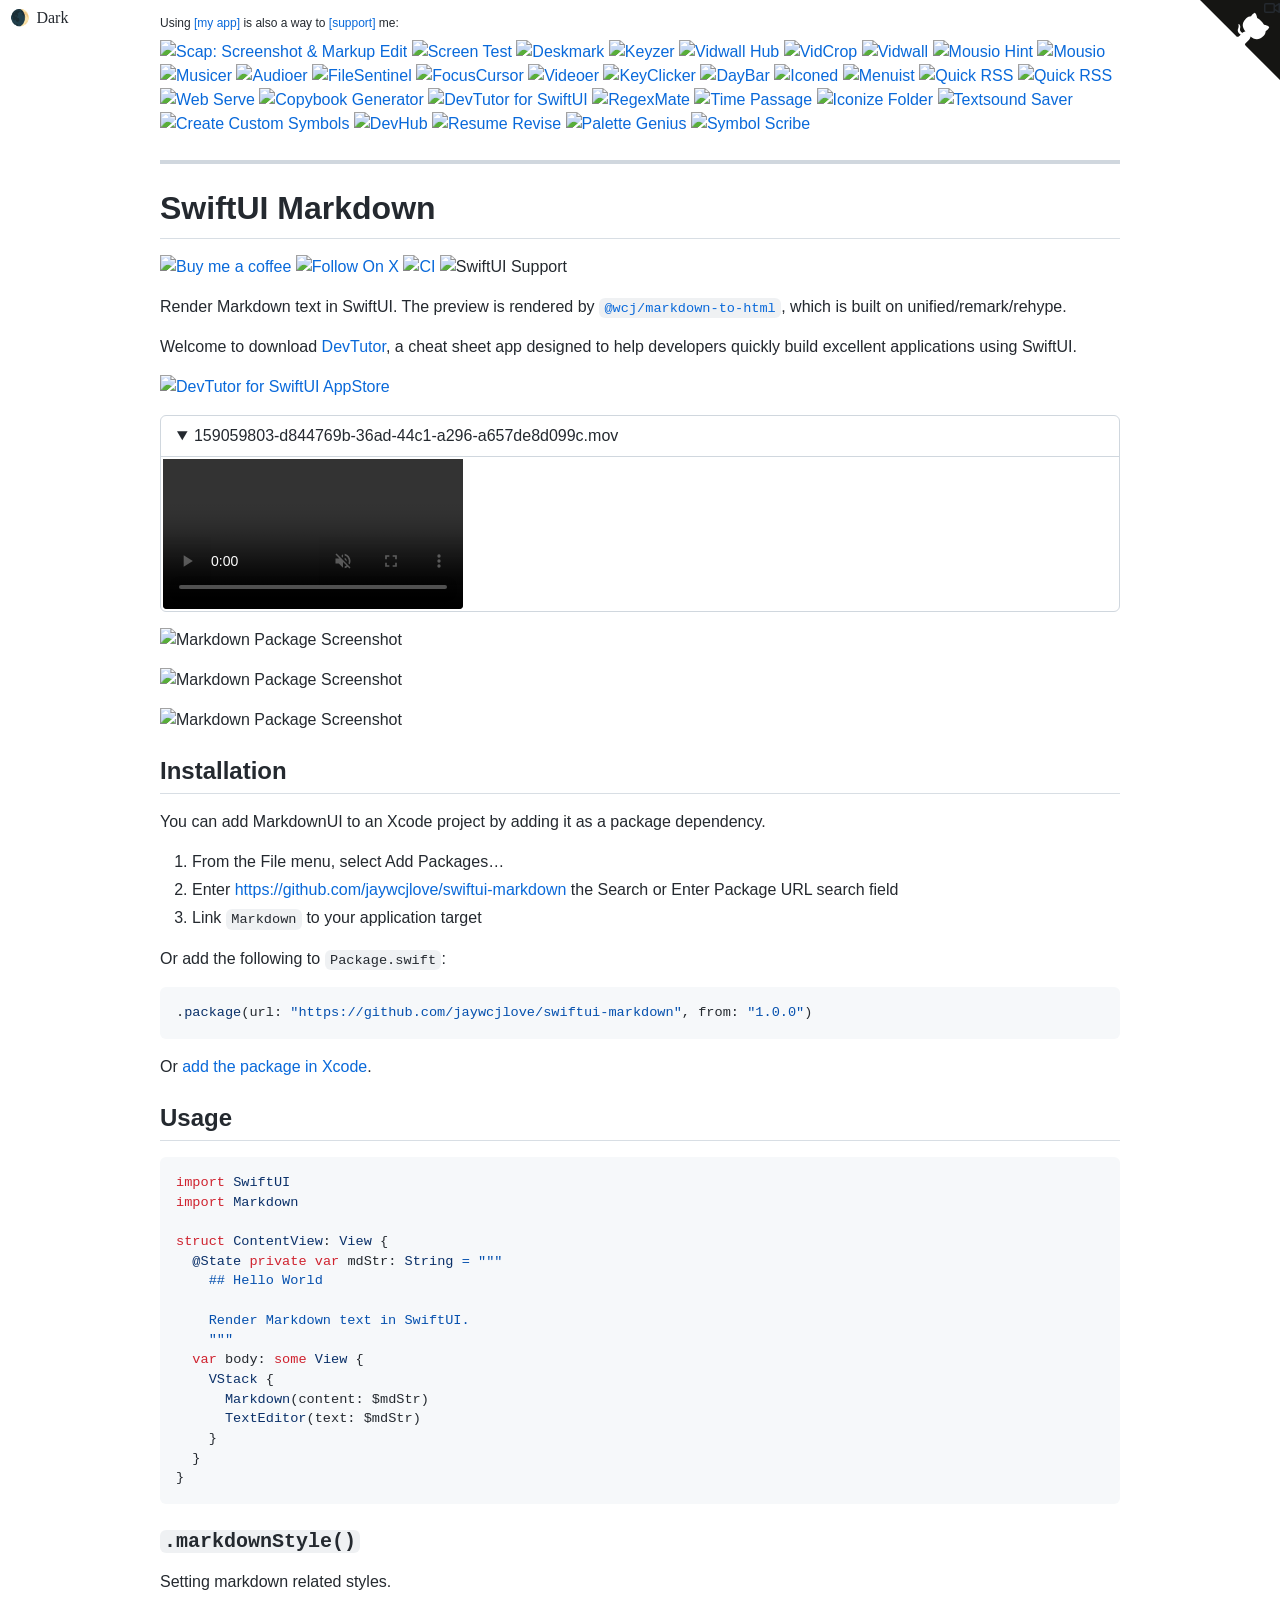
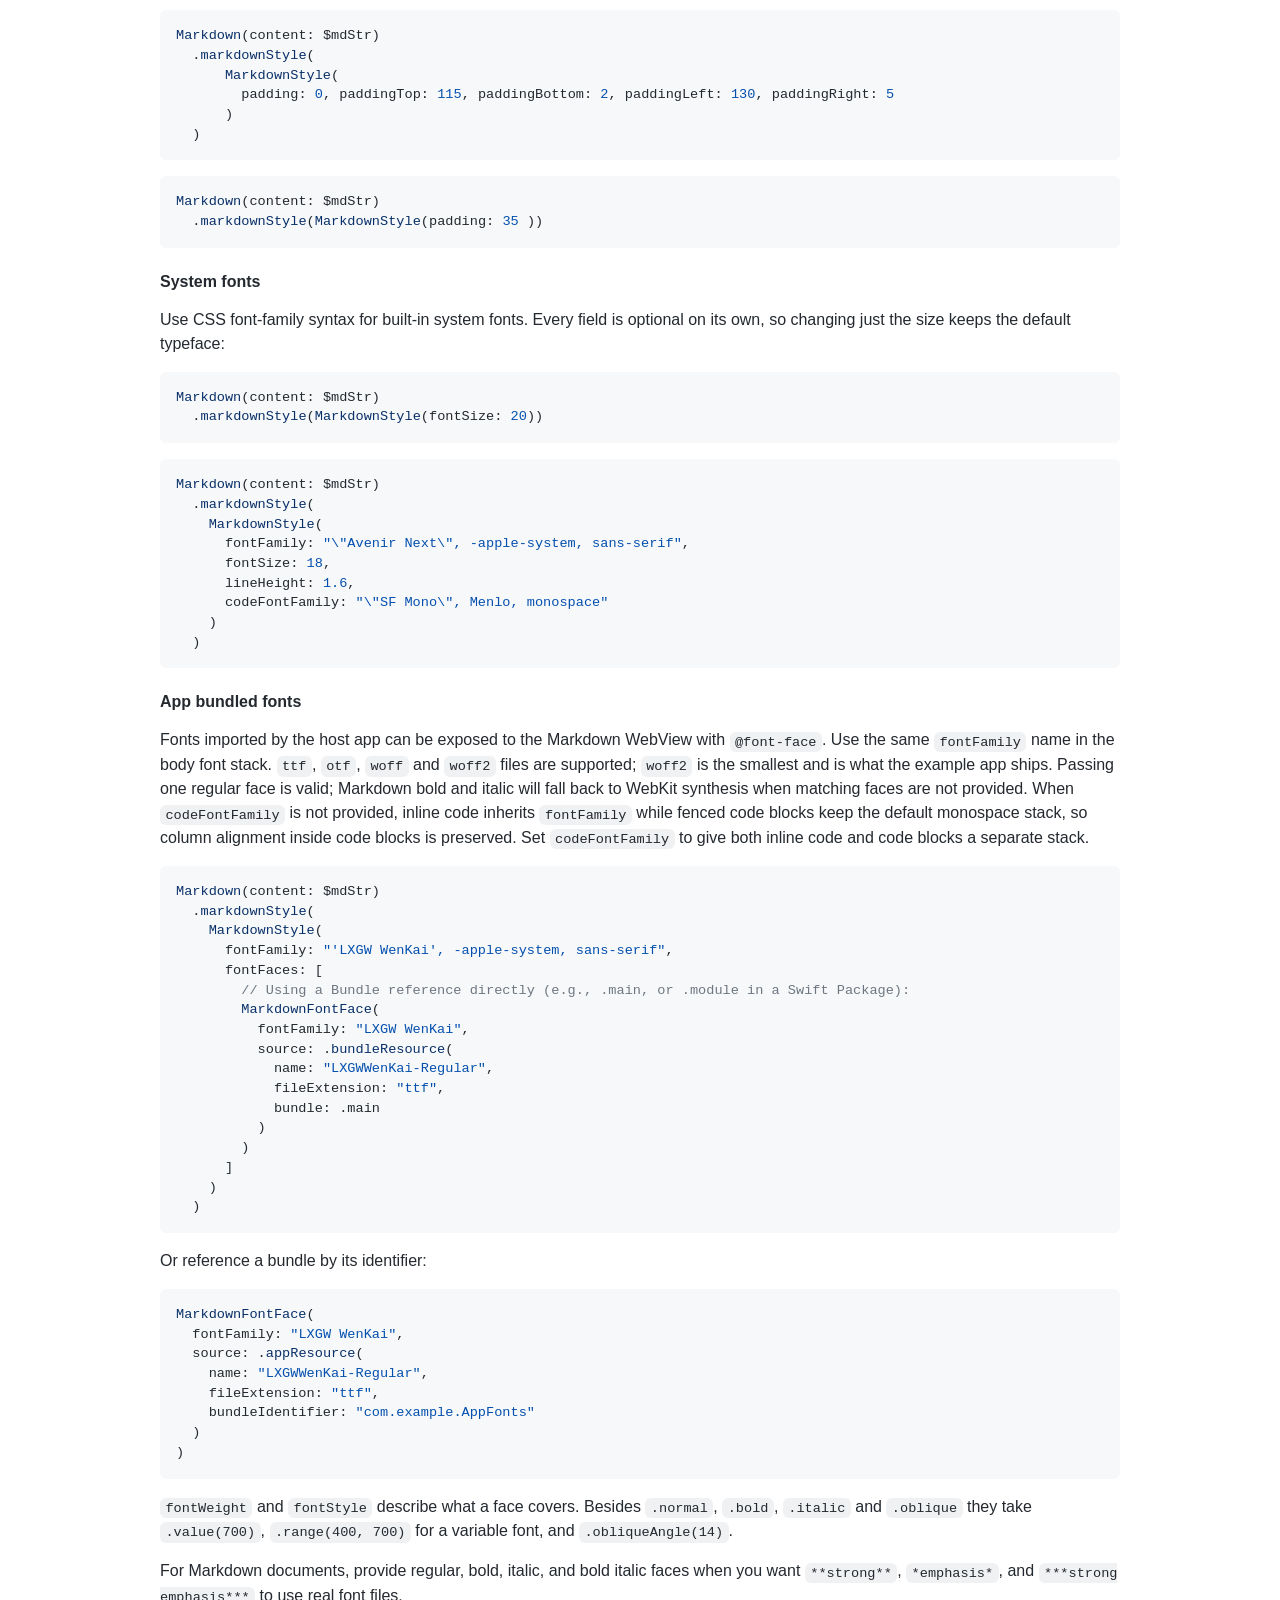
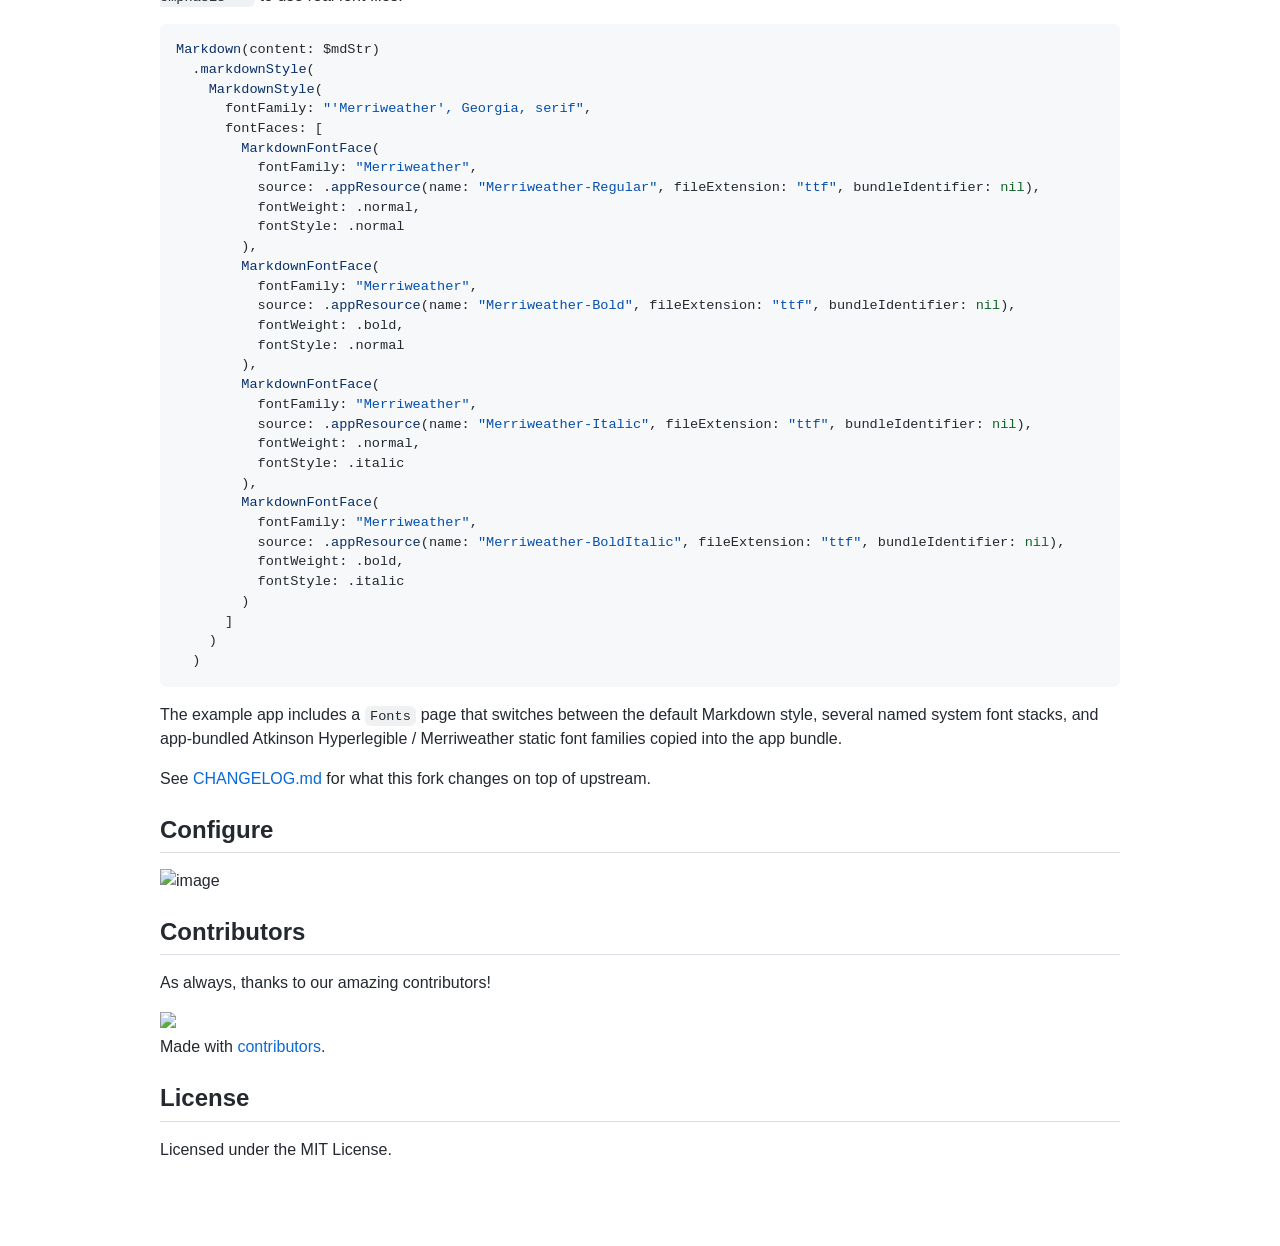
==== index.html @ 2409059f "v2.0.0 d819e41c420b743367226ee828b75c2f3c58a9cb" ====
<!doctype html>
<html lang="en">
  <head>
    <meta charset="utf-8">
    <meta content="width=device-width, initial-scale=1" name="viewport">
    <link rel="icon" href="https://forums.developer.apple.com/forums/build-02092022-2/public/assets/favicon.ico" type="image/x-icon">
    <style>
[data-color-mode*='light'], [data-color-mode*='light'] body, .markdown-style[theme*='light'] { --color-prettylights-syntax-comment: #6e7781; --color-prettylights-syntax-constant: #0550ae; --color-prettylights-syntax-entity: #8250df; --color-prettylights-syntax-storage-modifier-import: #24292f; --color-prettylights-syntax-entity-tag: #116329; --color-prettylights-syntax-keyword: #cf222e; --color-prettylights-syntax-string: #0a3069; --color-prettylights-syntax-variable: #953800; --color-prettylights-syntax-brackethighlighter-unmatched: #82071e; --color-prettylights-syntax-invalid-illegal-text: #f6f8fa; --color-prettylights-syntax-invalid-illegal-bg: #82071e; --color-prettylights-syntax-carriage-return-text: #f6f8fa; --color-prettylights-syntax-carriage-return-bg: #cf222e; --color-prettylights-syntax-string-regexp: #116329; --color-prettylights-syntax-markup-list: #3b2300; --color-prettylights-syntax-markup-heading: #0550ae; --color-prettylights-syntax-markup-italic: #24292f; --color-prettylights-syntax-markup-bold: #24292f; --color-prettylights-syntax-markup-deleted-text: #82071e; --color-prettylights-syntax-markup-deleted-bg: #FFEBE9; --color-prettylights-syntax-markup-inserted-text: #116329; --color-prettylights-syntax-markup-inserted-bg: #dafbe1; --color-prettylights-syntax-markup-changed-text: #953800; --color-prettylights-syntax-markup-changed-bg: #ffd8b5; --color-prettylights-syntax-markup-ignored-text: #eaeef2; --color-prettylights-syntax-markup-ignored-bg: #0550ae; --color-prettylights-syntax-meta-diff-range: #8250df; --color-prettylights-syntax-brackethighlighter-angle: #57606a; --color-prettylights-syntax-sublimelinter-gutter-mark: #8c959f; --color-prettylights-syntax-constant-other-reference-link: #0a3069; --color-fg-default: #24292f; --color-fg-muted: #57606a; --color-fg-subtle: #6e7781; --color-canvas-default: #ffffff; --color-canvas-subtle: #f6f8fa; --color-border-default: #d0d7de; --color-border-muted: hsla(210,18%,87%,1); --color-neutral-muted: rgba(175,184,193,0.2); --color-accent-fg: #0969da; --color-accent-emphasis: #0969da; --color-attention-subtle: #fff8c5; --color-danger-fg: #cf222e; }
[data-color-mode*='dark'], [data-color-mode*='dark'] body, .markdown-style[theme*='dark'] { --color-prettylights-syntax-comment: #8b949e; --color-prettylights-syntax-constant: #79c0ff; --color-prettylights-syntax-entity: #d2a8ff; --color-prettylights-syntax-storage-modifier-import: #c9d1d9; --color-prettylights-syntax-entity-tag: #7ee787; --color-prettylights-syntax-keyword: #ff7b72; --color-prettylights-syntax-string: #a5d6ff; --color-prettylights-syntax-variable: #ffa657; --color-prettylights-syntax-brackethighlighter-unmatched: #f85149; --color-prettylights-syntax-invalid-illegal-text: #f0f6fc; --color-prettylights-syntax-invalid-illegal-bg: #8e1519; --color-prettylights-syntax-carriage-return-text: #f0f6fc; --color-prettylights-syntax-carriage-return-bg: #b62324; --color-prettylights-syntax-string-regexp: #7ee787; --color-prettylights-syntax-markup-list: #f2cc60; --color-prettylights-syntax-markup-heading: #1f6feb; --color-prettylights-syntax-markup-italic: #c9d1d9; --color-prettylights-syntax-markup-bold: #c9d1d9; --color-prettylights-syntax-markup-deleted-text: #ffdcd7; --color-prettylights-syntax-markup-deleted-bg: #67060c; --color-prettylights-syntax-markup-inserted-text: #aff5b4; --color-prettylights-syntax-markup-inserted-bg: #033a16; --color-prettylights-syntax-markup-changed-text: #ffdfb6; --color-prettylights-syntax-markup-changed-bg: #5a1e02; --color-prettylights-syntax-markup-ignored-text: #c9d1d9; --color-prettylights-syntax-markup-ignored-bg: #1158c7; --color-prettylights-syntax-meta-diff-range: #d2a8ff; --color-prettylights-syntax-brackethighlighter-angle: #8b949e; --color-prettylights-syntax-sublimelinter-gutter-mark: #484f58; --color-prettylights-syntax-constant-other-reference-link: #a5d6ff; --color-fg-default: #c9d1d9; --color-fg-muted: #8b949e; --color-fg-subtle: #484f58; --color-canvas-default: #0d1117; --color-canvas-subtle: #161b22; --color-border-default: #30363d; --color-border-muted: #21262d; --color-neutral-muted: rgba(110,118,129,0.4); --color-accent-fg: #58a6ff; --color-accent-emphasis: #1f6feb; --color-attention-subtle: rgba(187,128,9,0.15); --color-danger-fg: #f85149; }
.markdown-style { display: block; -webkit-text-size-adjust: 100%; font-family: -apple-system,BlinkMacSystemFont,"Segoe UI",Helvetica,Arial,sans-serif,"Apple Color Emoji","Segoe UI Emoji"; font-size: 16px; line-height: 1.5; word-wrap: break-word; color: var(--color-fg-default); background-color: var(--color-canvas-default); } .markdown-style details, .markdown-style figcaption, .markdown-style figure { display: block; } .markdown-style summary { display: list-item; } .markdown-style [hidden] { display: none !important; } .markdown-style a { background-color: transparent; color: var(--color-accent-fg); text-decoration: none; } .markdown-style a:active, .markdown-style a:hover { outline-width: 0; } .markdown-style abbr[title] { border-bottom: none; text-decoration: underline dotted; } .markdown-style b, .markdown-style strong { font-weight: 600; } .markdown-style dfn { font-style: italic; } .markdown-style h1 { margin: .67em 0; font-weight: 600; padding-bottom: .3em; font-size: 2em; border-bottom: 1px solid var(--color-border-muted); } .markdown-style mark { background-color: var(--color-attention-subtle); color: var(--color-text-primary); } .markdown-style small { font-size: 90%; } .markdown-style sub, .markdown-style sup { font-size: 75%; line-height: 0; position: relative; vertical-align: baseline; } .markdown-style sub { bottom: -0.25em; } .markdown-style sup { top: -0.5em; } .markdown-style img { border-style: none; max-width: 100%; box-sizing: content-box; background-color: var(--color-canvas-default); } .markdown-style code, .markdown-style kbd, .markdown-style pre, .markdown-style samp { font-family: monospace,monospace; font-size: 1em; } .markdown-style figure { margin: 1em 40px; } .markdown-style hr { box-sizing: content-box; overflow: hidden; background: transparent; border-bottom: 1px solid var(--color-border-muted); height: .25em; padding: 0; margin: 24px 0; background-color: var(--color-border-default); border: 0; } .markdown-style input { font: inherit; margin: 0; overflow: visible; font-family: inherit; font-size: inherit; line-height: inherit; } .markdown-style [type=button], .markdown-style [type=reset], .markdown-style [type=submit] { -webkit-appearance: button; } .markdown-style [type=button]::-moz-focus-inner, .markdown-style [type=reset]::-moz-focus-inner, .markdown-style [type=submit]::-moz-focus-inner { border-style: none; padding: 0; } .markdown-style [type=button]:-moz-focusring, .markdown-style [type=reset]:-moz-focusring, .markdown-style [type=submit]:-moz-focusring { outline: 1px dotted ButtonText; } .markdown-style [type=checkbox], .markdown-style [type=radio] { box-sizing: border-box; padding: 0; } .markdown-style [type=number]::-webkit-inner-spin-button, .markdown-style [type=number]::-webkit-outer-spin-button { height: auto; } .markdown-style [type=search] { -webkit-appearance: textfield; outline-offset: -2px; } .markdown-style [type=search]::-webkit-search-cancel-button, .markdown-style [type=search]::-webkit-search-decoration { -webkit-appearance: none; } .markdown-style ::-webkit-input-placeholder { color: inherit; opacity: .54; } .markdown-style ::-webkit-file-upload-button { -webkit-appearance: button; font: inherit; } .markdown-style a:hover { text-decoration: underline; } .markdown-style hr::before { display: table; content: ""; } .markdown-style hr::after { display: table; clear: both; content: ""; } .markdown-style table { border-spacing: 0; border-collapse: collapse; display: block; width: max-content; max-width: 100%; overflow: auto; } .markdown-style td, .markdown-style th { padding: 0; } .markdown-style details summary { cursor: pointer; } .markdown-style details:not([open])>*:not(summary) { display: none !important; } .markdown-style kbd { display: inline-block; padding: 3px 5px; font: 11px ui-monospace,SFMono-Regular,SF Mono,Menlo,Consolas,Liberation Mono,monospace,Helvetica,Arial,sans-serif; line-height: 10px; color: var(--color-fg-default); vertical-align: middle; background-color: var(--color-canvas-subtle); border: solid 1px var(--color-neutral-muted); border-bottom-color: var(--color-neutral-muted); border-radius: 6px; box-shadow: inset 0 -1px 0 var(--color-neutral-muted); } .markdown-style h1, .markdown-style h2, .markdown-style h3, .markdown-style h4, .markdown-style h5, .markdown-style h6 { margin-top: 24px; margin-bottom: 16px; font-weight: 600; line-height: 1.25; } .markdown-style h2 { font-weight: 600; padding-bottom: .3em; font-size: 1.5em; border-bottom: 1px solid var(--color-border-muted); } .markdown-style h3 { font-weight: 600; font-size: 1.25em; } .markdown-style h4 { font-weight: 600; font-size: 1em; } .markdown-style h5 { font-weight: 600; font-size: .875em; } .markdown-style h6 { font-weight: 600; font-size: .85em; color: var(--color-fg-muted); } .markdown-style p { margin-top: 0; margin-bottom: 10px; } .markdown-style blockquote { margin: 0; padding: 0 1em; color: var(--color-fg-muted); border-left: .25em solid var(--color-border-default); } .markdown-style ul, .markdown-style ol { margin-top: 0; margin-bottom: 0; padding-left: 2em; } .markdown-style ol ol, .markdown-style ul ol { list-style-type: lower-roman; } .markdown-style ul ul ol, .markdown-style ul ol ol, .markdown-style ol ul ol, .markdown-style ol ol ol { list-style-type: lower-alpha; } .markdown-style dd { margin-left: 0; } .markdown-style tt, .markdown-style code { font-family: ui-monospace,SFMono-Regular,SF Mono,Menlo,Consolas,Liberation Mono,monospace,Helvetica,Arial,sans-serif; font-size: 12px; } .markdown-style pre { margin-top: 0; margin-bottom: 0; font-family: ui-monospace,SFMono-Regular,SF Mono,Menlo,Consolas,Liberation Mono,monospace,Helvetica,Arial,sans-serif; font-size: 12px; word-wrap: normal; } .markdown-style .octicon { display: inline-block; overflow: visible !important; vertical-align: text-bottom; fill: currentColor; } .markdown-style ::placeholder { color: var(--color-fg-subtle); opacity: 1; } .markdown-style input::-webkit-outer-spin-button, .markdown-style input::-webkit-inner-spin-button { margin: 0; -webkit-appearance: none; appearance: none; }
.markdown-style .token.comment, .markdown-style .token.prolog, .markdown-style .token.doctype, .markdown-style .token.cdata { color: var(--color-prettylights-syntax-comment); } .markdown-style .token.namespace { opacity: 0.7; } .markdown-style .token.tag, .markdown-style .token.selector, .markdown-style .token.constant, .markdown-style .token.symbol, .markdown-style .token.deleted { color: var(--color-prettylights-syntax-entity-tag); } .markdown-style .token.maybe-class-name { color: var(--color-prettylights-syntax-variable); } .markdown-style .token.property-access, .markdown-style .token.operator, .markdown-style .token.boolean, .markdown-style .token.number, .markdown-style .token.selector .markdown-style .token.class, .markdown-style .token.attr-name, .markdown-style .token.string, .markdown-style .token.char, .markdown-style .token.builtin { color: var(--color-prettylights-syntax-constant); } .markdown-style .token.deleted { color: var(--color-prettylights-syntax-markup-deleted-text); } .markdown-style .token.property { color: var(--color-prettylights-syntax-constant); } .markdown-style .token.punctuation { color: var(--color-prettylights-syntax-markup-bold); } .markdown-style .token.function { color: var(--color-prettylights-syntax-entity); } .markdown-style .code-line .token.deleted { background-color: var(--color-prettylights-syntax-markup-deleted-bg); } .markdown-style .token.inserted { color: var(--color-prettylights-syntax-markup-inserted-text); } .markdown-style .code-line .token.inserted { background-color: var(--color-prettylights-syntax-markup-inserted-bg); } .markdown-style .token.variable { color: var(--color-prettylights-syntax-constant); } .markdown-style .token.entity, .markdown-style .token.url, .language-css .markdown-style .token.string, .style .markdown-style .token.string { color: var(--color-prettylights-syntax-string); } .markdown-style .token.color, .markdown-style .token.atrule, .markdown-style .token.attr-value, .markdown-style .token.function, .markdown-style .token.class-name { color: var(--color-prettylights-syntax-string); } .markdown-style .token.rule, .markdown-style .token.regex, .markdown-style .token.important, .markdown-style .token.keyword { color: var(--color-prettylights-syntax-keyword); } .markdown-style .token.coord { color: var(--color-prettylights-syntax-meta-diff-range); } .markdown-style .token.important, .markdown-style .token.bold { font-weight: bold; } .markdown-style .token.italic { font-style: italic; } .markdown-style .token.entity { cursor: help; }
.markdown-style [data-catalyst] { display: block; } .markdown-style g-emoji { font-family: "Apple Color Emoji","Segoe UI Emoji","Segoe UI Symbol"; font-size: 1em; font-style: normal !important; font-weight: 400; line-height: 1; vertical-align: -0.075em; } .markdown-style g-emoji img { width: 1em; height: 1em; } .markdown-style::before { display: table; content: ""; } .markdown-style::after { display: table; clear: both; content: ""; } .markdown-style>*:first-child { margin-top: 0 !important; } .markdown-style>*:last-child { margin-bottom: 0 !important; } .markdown-style a:not([href]) { color: inherit; text-decoration: none; } .markdown-style .absent { color: var(--color-danger-fg); } .markdown-style a.anchor { float: left; padding-right: 4px; margin-left: -20px; line-height: 1; } .markdown-style a.anchor:focus { outline: none; } .markdown-style p, .markdown-style blockquote, .markdown-style ul, .markdown-style ol, .markdown-style dl, .markdown-style table, .markdown-style pre, .markdown-style details { margin-top: 0; margin-bottom: 16px; } .markdown-style blockquote>:first-child { margin-top: 0; } .markdown-style blockquote>:last-child { margin-bottom: 0; } .markdown-style sup>a::before { content: "["; } .markdown-style sup>a::after { content: "]"; }
.markdown-style .octicon-video { border: 1px solid #d0d7de !important; border-radius: 6px !important; display: block; } .markdown-style .octicon-video summary { border-bottom: 1px solid #d0d7de !important; padding: 8px 16px !important; cursor: pointer; } .markdown-style .octicon-video > video { display: block !important; max-width: 100% !important; padding: 2px; box-sizing: border-box; border-bottom-right-radius: 6px !important; border-bottom-left-radius: 6px !important; } .markdown-style details.octicon-video:not([open])>*:not(summary) { display: none !important; } .markdown-style details.octicon-video:not([open]) > summary { border-bottom: 0 !important; } .markdown-style h1 .octicon-link, .markdown-style h2 .octicon-link, .markdown-style h3 .octicon-link, .markdown-style h4 .octicon-link, .markdown-style h5 .octicon-link, .markdown-style h6 .octicon-link { color: var(--color-fg-default); vertical-align: middle; visibility: hidden; } .markdown-style h1:hover .anchor, .markdown-style h2:hover .anchor, .markdown-style h3:hover .anchor, .markdown-style h4:hover .anchor, .markdown-style h5:hover .anchor, .markdown-style h6:hover .anchor { text-decoration: none; } .markdown-style h1:hover .anchor .octicon-link, .markdown-style h2:hover .anchor .octicon-link, .markdown-style h3:hover .anchor .octicon-link, .markdown-style h4:hover .anchor .octicon-link, .markdown-style h5:hover .anchor .octicon-link, .markdown-style h6:hover .anchor .octicon-link { visibility: visible; } .markdown-style h1 tt, .markdown-style h1 code, .markdown-style h2 tt, .markdown-style h2 code, .markdown-style h3 tt, .markdown-style h3 code, .markdown-style h4 tt, .markdown-style h4 code, .markdown-style h5 tt, .markdown-style h5 code, .markdown-style h6 tt, .markdown-style h6 code { padding: 0 .2em; font-size: inherit; } .markdown-style ul.no-list, .markdown-style ol.no-list { padding: 0; list-style-type: none; } .markdown-style ol[type="1"] { list-style-type: decimal; } .markdown-style ol[type=a] { list-style-type: lower-alpha; } .markdown-style ol[type=i] { list-style-type: lower-roman; } .markdown-style div>ol:not([type]) { list-style-type: decimal; } .markdown-style ul ul, .markdown-style ul ol, .markdown-style ol ol, .markdown-style ol ul { margin-top: 0; margin-bottom: 0; } .markdown-style li>p { margin-top: 16px; } .markdown-style li+li { margin-top: .25em; } .markdown-style dl { padding: 0; } .markdown-style dl dt { padding: 0; margin-top: 16px; font-size: 1em; font-style: italic; font-weight: 600; } .markdown-style dl dd { padding: 0 16px; margin-bottom: 16px; } .markdown-style table th { font-weight: 600; } .markdown-style table th, .markdown-style table td { padding: 6px 13px; border: 1px solid var(--color-border-default); } .markdown-style table tr { background-color: var(--color-canvas-default); border-top: 1px solid var(--color-border-muted); } .markdown-style table tr:nth-child(2n) { background-color: var(--color-canvas-subtle); } .markdown-style table img { background-color: transparent; vertical-align: middle; } .markdown-style img[align=right] { padding-left: 20px; } .markdown-style img[align=left] { padding-right: 20px; } .markdown-style .emoji { max-width: none; vertical-align: text-top; background-color: transparent; } .markdown-style span.frame { display: block; overflow: hidden; } .markdown-style span.frame>span { display: block; float: left; width: auto; padding: 7px; margin: 13px 0 0; overflow: hidden; border: 1px solid var(--color-border-default); } .markdown-style span.frame span img { display: block; float: left; } .markdown-style span.frame span span { display: block; padding: 5px 0 0; clear: both; color: var(--color-fg-default); } .markdown-style span.align-center { display: block; overflow: hidden; clear: both; } .markdown-style span.align-center>span { display: block; margin: 13px auto 0; overflow: hidden; text-align: center; } .markdown-style span.align-center span img { margin: 0 auto; text-align: center; } .markdown-style span.align-right { display: block; overflow: hidden; clear: both; } .markdown-style span.align-right>span { display: block; margin: 13px 0 0; overflow: hidden; text-align: right; } .markdown-style span.align-right span img { margin: 0; text-align: right; } .markdown-style span.float-left { display: block; float: left; margin-right: 13px; overflow: hidden; } .markdown-style span.float-left span { margin: 13px 0 0; } .markdown-style span.float-right { display: block; float: right; margin-left: 13px; overflow: hidden; } .markdown-style span.float-right>span { display: block; margin: 13px auto 0; overflow: hidden; text-align: right; } .markdown-style code, .markdown-style tt { padding: .2em .4em; margin: 0; font-size: 85%; background-color: var(--color-neutral-muted); border-radius: 6px; } .markdown-style code br, .markdown-style tt br { display: none; } .markdown-style del code { text-decoration: inherit; } .markdown-style pre code { font-size: 100%; } .markdown-style pre>code { padding: 0; margin: 0; word-break: normal; white-space: pre; background: transparent; border: 0; } .markdown-style pre { position: relative; font-size: 85%; line-height: 1.45; background-color: var(--color-canvas-subtle); border-radius: 6px; } .markdown-style pre code, .markdown-style pre tt { display: inline; max-width: auto; padding: 0; margin: 0; overflow: visible; line-height: inherit; word-wrap: normal; background-color: transparent; border: 0; } .markdown-style pre > code { padding: 16px; overflow: auto; display: block; } .markdown-style .csv-data td, .markdown-style .csv-data th { padding: 5px; overflow: hidden; font-size: 12px; line-height: 1; text-align: left; white-space: nowrap; } .markdown-style .csv-data .blob-num { padding: 10px 8px 9px; text-align: right; background: var(--color-canvas-default); border: 0; } .markdown-style .csv-data tr { border-top: 0; } .markdown-style .csv-data th { font-weight: 600; background: var(--color-canvas-subtle); border-top: 0; } .markdown-style .footnotes { font-size: 12px; color: var(--color-fg-muted); border-top: 1px solid var(--color-border-default); } .markdown-style .footnotes ol { padding-left: 16px; } .markdown-style .footnotes li { position: relative; } .markdown-style .footnotes li:target::before { position: absolute; top: -8px; right: -8px; bottom: -8px; left: -24px; pointer-events: none; content: ""; border: 2px solid var(--color-accent-emphasis); border-radius: 6px; } .markdown-style .footnotes li:target { color: var(--color-fg-default); } .markdown-style .footnotes .data-footnote-backref g-emoji { font-family: monospace; } .markdown-style .task-list-item { list-style-type: none; } .markdown-style .task-list-item label { font-weight: 400; } .markdown-style .task-list-item.enabled label { cursor: pointer; } .markdown-style .task-list-item+.task-list-item { margin-top: 3px; } .markdown-style .task-list-item .handle { display: none; } .markdown-style .task-list-item-checkbox, .markdown-style input[type="checkbox"] { margin: 0 .2em .25em -1.6em; vertical-align: middle; } .markdown-style .contains-task-list:dir(rtl) .task-list-item-checkbox, .markdown-style .contains-task-list:dir(rtl) input[type="checkbox"] { margin: 0 -1.6em .25em .2em; } .markdown-style ::-webkit-calendar-picker-indicator { filter: invert(50%); }

/** copy button style **/
.markdown-style pre .copied {
  display: flex;
  position: absolute;
  cursor: pointer;
  color: #a5afbb;
  top: 6px;
  right: 6px;
  border-radius: 5px;
  background: #82828226;
  padding: 6px;
  font-size: 12px;
  transition: all .3s;
}
.markdown-style pre .copied:not(.active) { visibility: hidden; }
.markdown-style pre:hover .copied { visibility: visible; }
.markdown-style pre:hover .copied:hover { background: #4caf50; color: #fff; }
.markdown-style pre:hover .copied:active,
.markdown-style pre .copied.active { background: #2e9b33; color: #fff; }
.markdown-style pre .copied svg { position: relative; }
.markdown-style pre .copied .octicon-copy { display: block; }
.markdown-style pre .copied .octicon-check { display: none; }
.markdown-style pre .active .octicon-copy { display: none; }
.markdown-style pre .active .octicon-check { display: block; }

/** octicon style **/
.markdown-style h1:hover a.anchor .octicon-link:before,
.markdown-style h2:hover a.anchor .octicon-link:before,
.markdown-style h3:hover a.anchor .octicon-link:before,
.markdown-style h4:hover a.anchor .octicon-link:before,
.markdown-style h5:hover a.anchor .octicon-link:before,
.markdown-style h6:hover a.anchor .octicon-link:before {
  width: 16px;
  height: 16px;
  content: ' ';
  display: inline-block;
  background-color: currentColor;
  -webkit-mask-image: url("data:image/svg+xml,<svg xmlns='http://www.w3.org/2000/svg' viewBox='0 0 16 16' version='1.1' aria-hidden='true'><path fill-rule='evenodd' d='M7.775 3.275a.75.75 0 001.06 1.06l1.25-1.25a2 2 0 112.83 2.83l-2.5 2.5a2 2 0 01-2.83 0 .75.75 0 00-1.06 1.06 3.5 3.5 0 004.95 0l2.5-2.5a3.5 3.5 0 00-4.95-4.95l-1.25 1.25zm-4.69 9.64a2 2 0 010-2.83l2.5-2.5a2 2 0 012.83 0 .75.75 0 001.06-1.06 3.5 3.5 0 00-4.95 0l-2.5 2.5a3.5 3.5 0 004.95 4.95l1.25-1.25a.75.75 0 00-1.06-1.06l-1.25 1.25a2 2 0 01-2.83 0z'></path></svg>");
  mask-image: url("data:image/svg+xml,<svg xmlns='http://www.w3.org/2000/svg' viewBox='0 0 16 16' version='1.1' aria-hidden='true'><path fill-rule='evenodd' d='M7.775 3.275a.75.75 0 001.06 1.06l1.25-1.25a2 2 0 112.83 2.83l-2.5 2.5a2 2 0 01-2.83 0 .75.75 0 00-1.06 1.06 3.5 3.5 0 004.95 0l2.5-2.5a3.5 3.5 0 00-4.95-4.95l-1.25 1.25zm-4.69 9.64a2 2 0 010-2.83l2.5-2.5a2 2 0 012.83 0 .75.75 0 001.06-1.06 3.5 3.5 0 00-4.95 0l-2.5 2.5a3.5 3.5 0 004.95 4.95l1.25-1.25a.75.75 0 00-1.06-1.06l-1.25 1.25a2 2 0 01-2.83 0z'></path></svg>");
}

.markdown-style ::-webkit-scrollbar {
  background: transparent;
  width: 8px;
  height: 8px;
}

.markdown-style ::-webkit-scrollbar-thumb {
  background: var(--color-fg-muted);
  border-radius: 10px;
}
</style>
    <style>
a:hover .octo-arm { animation: octocat-wave 560ms ease-in-out; }
svg { z-index: 99; position: fixed; border: 0px; top: 0px; right: 0; }
@media (max-width:500px) {
  a:hover .octo-arm { animation: none; }
  .octo-arm { animation: octocat-wave 560ms ease-in-out; }
}

@keyframes octocat-wave {
  0%, 100% { transform: rotate(0); }
  20%, 60% { transform: rotate(-25deg); }
  40%, 80% { transform: rotate(10deg); }
}
</style>
  </head>
  <body><svg width="80" height="80" viewBox="0 0 250 250"><a xlink:href="https://github.com/gewill/swiftui-markdown" target="_blank" rel="nofollow sponsored" style="fill: rgb(21, 21, 19); color: rgb(255, 255, 255);"><g><path d="M0,0 L115,115 L130,115 L142,142 L250,250 L250,0 Z"></path><path d="M128.3,109.0 C113.8,99.7 119.0,89.6 119.0,89.6 C122.0,82.7 120.5,78.6 120.5,78.6 C119.2,72.0 123.4,76.3 123.4,76.3 C127.3,80.9 125.5,87.3 125.5,87.3 C122.9,97.6 130.6,101.9 134.4,103.2" fill="currentColor" class="octo-arm" style="transform-origin: 130px 106px;"></path><path d="M115.0,115.0 C114.9,115.1 118.7,116.5 119.8,115.4 L133.7,101.6 C136.9,99.2 139.9,98.4 142.2,98.6 C133.8,88.0 127.5,74.4 143.8,58.0 C148.5,53.4 154.0,51.2 159.7,51.0 C160.3,49.4 163.2,43.6 171.4,40.1 C171.4,40.1 176.1,42.5 178.8,56.2 C183.1,58.6 187.2,61.8 190.9,65.4 C194.5,69.0 197.7,73.2 200.1,77.6 C213.8,80.2 216.3,84.9 216.3,84.9 C212.7,93.1 206.9,96.0 205.4,96.6 C205.1,102.4 203.0,107.8 198.3,112.5 C181.9,128.9 168.3,122.5 157.7,114.1 C157.9,116.9 156.7,120.9 152.7,124.9 L141.0,136.5 C139.8,137.7 141.6,141.9 141.8,141.8 Z" fill="currentColor" class="octo-body"></path></g></a></svg><dark-mode style="position: fixed; top: 8px; left: 10px; z-index: 999;" dark="Dark" light="Light" permanent="true"></dark-mode><script>const t=document;const e="_dark_mode_theme_";const s="permanent";const o="colorschemechange";const i="permanentcolorscheme";const h="light";const r="dark";const n=(t,e,s=e)=>{Object.defineProperty(t,s,{enumerable:true,get(){const t=this.getAttribute(e);return t===null?"":t},set(t){this.setAttribute(e,t)}})};const c=(t,e,s=e)=>{Object.defineProperty(t,s,{enumerable:true,get(){return this.hasAttribute(e)},set(t){if(t){this.setAttribute(e,"")}else{this.removeAttribute(e)}}})};class a extends HTMLElement{static get observedAttributes(){return["mode",h,r,s]}LOCAL_NANE=e;constructor(){super();this.t()}connectedCallback(){n(this,"mode");n(this,r);n(this,h);c(this,s);const a=localStorage.getItem(e);if(a&&[h,r].includes(a)){this.mode=a;this.permanent=true}if(this.permanent&&!a){localStorage.setItem(e,this.mode)}const l=[h,r].includes(a);if(this.permanent&&a){this.o()}else{if(window.matchMedia&&window.matchMedia("(prefers-color-scheme: dark)").matches){this.mode=r;this.o()}if(window.matchMedia&&window.matchMedia("(prefers-color-scheme: light)").matches){this.mode=h;this.o()}}if(!this.permanent&&!l){window.matchMedia("(prefers-color-scheme: light)").onchange=t=>{this.mode=t.matches?h:r;this.o()};window.matchMedia("(prefers-color-scheme: dark)").onchange=t=>{this.mode=t.matches?r:h;this.o()}}const d=new MutationObserver(((s,h)=>{this.mode=t.documentElement.dataset.colorMode;if(this.permanent&&l){localStorage.setItem(e,this.mode);this.i(i,{permanent:this.permanent})}this.h();this.i(o,{colorScheme:this.mode})}));d.observe(t.documentElement,{attributes:true});this.i(o,{colorScheme:this.mode});this.h()}attributeChangedCallback(t,s,o){if(t==="mode"&&s!==o&&[h,r].includes(o)){const t=localStorage.getItem(e);if(this.mode===t){this.mode=o;this.h();this.o()}else if(this.mode&&this.mode!==t){this.h();this.o()}}else if((t===h||t===r)&&s!==o){this.h()}if(t==="permanent"&&typeof this.permanent==="boolean"){this.permanent?localStorage.setItem(e,this.mode):localStorage.removeItem(e)}}o(){t.documentElement.setAttribute("data-color-mode",this.mode)}h(){this.icon.textContent=this.mode===h?"🌒":"🌞";this.text.textContent=this.mode===h?this.getAttribute(r):this.getAttribute(h);if(!this.text.textContent&&this.text.parentElement&&this.text){this.text.parentElement.removeChild(this.text)}}t(){var s=this.attachShadow({mode:"open"});this.label=t.createElement("span");this.label.setAttribute("class","wrapper");this.label.onclick=()=>{this.mode=this.mode===h?r:h;if(this.permanent){localStorage.setItem(e,this.mode)}this.o();this.h()};s.appendChild(this.label);this.icon=t.createElement("span");this.icon.part="icon";this.label.appendChild(this.icon);this.text=t.createElement("span");this.text.part="text";this.label.appendChild(this.text);const o=`
[data-color-mode*='dark'], [data-color-mode*='dark'] body {
  color-scheme: dark;
  --color-theme-bg: #0d1117;
  --color-theme-text: #c9d1d9;
  background-color: var(--color-theme-bg);
  color: var(--color-theme-text);
}

[data-color-mode*='light'], [data-color-mode*='light'] body {
  color-scheme: light;
  --color-theme-bg: #fff;
  --color-theme-text: #24292f;
  background-color: var(--color-theme-bg);
  color: var(--color-theme-text);
}`;const i="_dark_mode_style_";const n=t.getElementById(i);if(!n){var c=t.createElement("style");c.id=i;c.textContent=o;t.head.appendChild(c)}var a=t.createElement("style");a.textContent=`
    .wrapper { cursor: pointer; user-select: none; position: relative; }
    .wrapper > span + span { margin-left: .4rem; }
    `;s.appendChild(a)}i(t,e){this.dispatchEvent(new CustomEvent(t,{bubbles:true,composed:true,detail:e}))}}customElements.define("dark-mode",a);</script><div style="max-width: 960px; margin: 0 auto 60px auto; padding: 8px;" class="markdown-style">
    <div markdown="1">
      <sup align="center">Using <a href="https://wangchujiang.com/#/app" target="_blank">my app</a> is also a way to <a href="https://wangchujiang.com/#/sponsor" target="_blank">support</a> me:</sup><br><a target="_blank" href="https://jaywcjlove.github.io/maslink/?id=6758053530" title="Scap: Screenshot &#x26; Markup Edit for macOS"><img alt="Scap: Screenshot &#x26; Markup Edit" height="52" src="https://wangchujiang.com/appicon/scap.png"></a>
      <a target="_blank" href="https://jaywcjlove.github.io/maslink/?id=6757317079" title="Screen Test for macOS"><img alt="Screen Test" height="52" src="https://wangchujiang.com/appicon/screen-test.png"></a>
      <a target="_blank" href="https://jaywcjlove.github.io/maslink/?id=6755948110" title="Deskmark for macOS"><img alt="Deskmark" height="52" src="https://wangchujiang.com/appicon/deskmark.png"></a>
      <a target="_blank" href="https://jaywcjlove.github.io/maslink/?id=6500434773" title="Keyzer for macOS"><img alt="Keyzer" height="52" src="https://wangchujiang.com/appicon/keyzer.png"></a>
      <a target="_blank" href="https://github.com/jaywcjlove/vidwall-hub" title="Vidwall Hub for macOS"><img alt="Vidwall Hub" height="52" src="https://wangchujiang.com/appicon/vidwall-hub.png"></a>
      <a target="_blank" href="https://jaywcjlove.github.io/maslink/?id=6752624705" title="VidCrop for macOS"><img alt="VidCrop" height="52" src="https://wangchujiang.com/appicon/vidcrop.png"></a>
      <a target="_blank" href="https://jaywcjlove.github.io/maslink/?id=6747587746" title="Vidwall for macOS"><img alt="Vidwall" height="52" src="https://wangchujiang.com/appicon/vidwall.png"></a>
      <a target="_blank" href="https://wangchujiang.com/mousio-hint/" title="Mousio Hint for macOS"><img alt="Mousio Hint" height="52" src="https://wangchujiang.com/appicon/mousio-hint.png"></a>
      <a target="_blank" href="https://jaywcjlove.github.io/maslink/?id=6746747327" title="Mousio for macOS"><img alt="Mousio" height="52" src="https://wangchujiang.com/appicon/mousio.png"></a>
      <a target="_blank" href="https://jaywcjlove.github.io/maslink/?id=6745227444" title="Musicer for macOS"><img alt="Musicer" height="52" src="https://wangchujiang.com/appicon/musicer.png"></a>
      <a target="_blank" href="https://jaywcjlove.github.io/maslink/?id=6743841447" title="Audioer for macOS"><img alt="Audioer" height="52" src="https://wangchujiang.com/appicon/audioer.png"></a>
      <a target="_blank" href="https://jaywcjlove.github.io/maslink/?id=6744690194" title="FileSentinel for macOS"><img alt="FileSentinel" height="52" src="https://wangchujiang.com/appicon/file-sentinel.png"></a>
      <a target="_blank" href="https://jaywcjlove.github.io/maslink/?id=6743495172" title="FocusCursor for macOS"><img alt="FocusCursor" height="52" src="https://wangchujiang.com/appicon/focus-cursor.png"></a>
      <a target="_blank" href="https://jaywcjlove.github.io/maslink/?id=6742680573" title="Videoer for macOS"><img alt="Videoer" height="52" src="https://wangchujiang.com/appicon/videoer.png"></a>
      <a target="_blank" href="https://jaywcjlove.github.io/maslink/?id=6740425504" title="KeyClicker for macOS"><img alt="KeyClicker" height="52" src="https://wangchujiang.com/appicon/key-clicker.png"></a>
      <a target="_blank" href="https://jaywcjlove.github.io/maslink/?id=6739052447" title="DayBar for macOS"><img alt="DayBar" height="52" src="https://wangchujiang.com/appicon/daybar.png"></a>
      <a target="_blank" href="https://jaywcjlove.github.io/maslink/?id=6739444407" title="Iconed for macOS"><img alt="Iconed" height="52" src="https://wangchujiang.com/appicon/iconed.png"></a>
      <a target="_blank" href="https://jaywcjlove.github.io/maslink/?id=6737160756" title="Menuist for macOS"><img alt="Menuist" height="52" src="https://wangchujiang.com/appicon/rightmenu-master.png"></a>
      <a target="_blank" href="https://jaywcjlove.github.io/maslink/?id=6723903021" title="Paste Quick for macOS"><img alt="Quick RSS" height="52" src="https://wangchujiang.com/appicon/paste-quick.png"></a>
      <a target="_blank" href="https://jaywcjlove.github.io/maslink/?id=6670696072&#x26;platform=mac" title="Quick RSS for macOS/iOS"><img alt="Quick RSS" height="52" src="https://wangchujiang.com/appicon/quick-rss.png"></a>
      <a target="_blank" href="https://jaywcjlove.github.io/maslink/?id=6670167443" title="Web Serve for macOS"><img alt="Web Serve" height="52" src="https://wangchujiang.com/appicon/web-serve.png"></a>
      <a target="_blank" href="https://jaywcjlove.github.io/maslink/?id=6503953628&#x26;platform=mac" title="Copybook Generator for macOS/iOS"><img alt="Copybook Generator" height="52" src="https://wangchujiang.com/appicon/copybook-generator.png"></a>
      <a target="_blank" href="https://jaywcjlove.github.io/maslink/?id=6471227008&#x26;platform=mac" title="DevTutor for macOS/iOS"><img alt="DevTutor for SwiftUI" height="52" src="https://wangchujiang.com/appicon/devtutor.png"></a>
      <a target="_blank" href="https://jaywcjlove.github.io/maslink/?id=6479819388&#x26;platform=mac" title="RegexMate for macOS/iOS"><img alt="RegexMate" height="52" src="https://wangchujiang.com/appicon/regex-mate.png"></a>
      <a target="_blank" href="https://jaywcjlove.github.io/maslink/?id=6479194014&#x26;platform=mac" title="Time Passage for macOS/iOS"><img alt="Time Passage" height="52" src="https://wangchujiang.com/appicon/time-passage.png"></a>
      <a target="_blank" href="https://jaywcjlove.github.io/maslink/?id=6478772538" title="IconizeFolder for macOS"><img alt="Iconize Folder" height="52" src="https://wangchujiang.com/appicon/iconize-folder.png"></a>
      <a target="_blank" href="https://jaywcjlove.github.io/maslink/?id=6478511402&#x26;platform=mac" title="Textsound Saver for macOS/iOS"><img alt="Textsound Saver" height="52" src="https://wangchujiang.com/appicon/textsound-saver.png"></a>
      <a target="_blank" href="https://jaywcjlove.github.io/maslink/?id=6476924627" title="Create Custom Symbols for macOS"><img alt="Create Custom Symbols" height="52" src="https://wangchujiang.com/appicon/create-custom-symbols.png"></a>
      <a target="_blank" href="https://jaywcjlove.github.io/maslink/?id=6476452351" title="DevHub for macOS"><img alt="DevHub" height="52" src="https://wangchujiang.com/appicon/devhub.png"></a>
      <a target="_blank" href="https://jaywcjlove.github.io/maslink/?id=6476400184" title="Resume Revise for macOS"><img alt="Resume Revise" height="52" src="https://wangchujiang.com/appicon/resume-revise.png"></a>
      <a target="_blank" href="https://jaywcjlove.github.io/maslink/?id=6472593276" title="Palette Genius for macOS"><img alt="Palette Genius" height="52" src="https://wangchujiang.com/appicon/palette-genius.png"></a>
      <a target="_blank" href="https://jaywcjlove.github.io/maslink/?id=6470879005" title="Symbol Scribe for macOS"><img alt="Symbol Scribe" height="52" src="https://wangchujiang.com/appicon/symbol-scribe.png"></a>
    </div>
    <hr>
    <h1 id="swiftui-markdown"><a class="anchor" aria-hidden="true" tabindex="-1" href="#swiftui-markdown"><span class="octicon octicon-link"></span></a>SwiftUI Markdown</h1>
    <p>
      <a href="https://jaywcjlove.github.io/#/sponsor"><img src="https://img.shields.io/badge/Buy_Me_a_Coffee-ffdd00?logo=buy-me-a-coffee&#x26;logoColor=black" alt="Buy me a coffee"></a>
      <a href="https://x.com/jaywcjlove"><img src="https://img.shields.io/badge/Follow%20on%20X-333333?logo=x&#x26;logoColor=white" alt="Follow On X"></a>
      <a href="https://github.com/jaywcjlove/markdown/actions/workflows/ci.yml"><img src="https://github.com/jaywcjlove/markdown/actions/workflows/ci.yml/badge.svg" alt="CI"></a>
      <img src="https://shields.io/badge/SwiftUI-macOS%20v10.15%20%7C%20iOS%20v13-green?logo=Swift&#x26;style=flat" alt="SwiftUI Support">
    </p>
    <p>Render Markdown text in SwiftUI. The preview is rendered by <a href="https://github.com/jaywcjlove/markdown-to-html"><code>@wcj/markdown-to-html</code></a>, which is built on unified/remark/rehype.</p>
    <p>Welcome to download <a href="https://apps.apple.com/app/devtutor/id6471227008">DevTutor</a>, a cheat sheet app designed to help developers quickly build excellent applications using SwiftUI.</p>
    <p><a target="_blank" href="https://apps.apple.com/app/devtutor/id6471227008" title="DevTutor for SwiftUI AppStore"><img alt="DevTutor for SwiftUI AppStore" src="https://jaywcjlove.github.io/sb/download/macos.svg" height="51"></a></p>
    <details open class="octicon octicon-video">
      <summary>
        <svg aria-hidden height="16" width="16" viewBox="0 0 16 16" version="1.1" data-view-component class="octicon octicon-device-camera-video">
          <path fill-rule="evenodd" d="M16 3.75a.75.75 0 00-1.136-.643L11 5.425V4.75A1.75 1.75 0 009.25 3h-7.5A1.75 1.75 0 000 4.75v6.5C0 12.216.784 13 1.75 13h7.5A1.75 1.75 0 0011 11.25v-.675l3.864 2.318A.75.75 0 0016 12.25v-8.5zm-5 5.075l3.5 2.1v-5.85l-3.5 2.1v1.65zM9.5 6.75v-2a.25.25 0 00-.25-.25h-7.5a.25.25 0 00-.25.25v6.5c0 .138.112.25.25.25h7.5a.25.25 0 00.25-.25v-4.5z"></path>
        </svg><span aria-label="Video description 159059803-d844769b-36ad-44c1-a296-a657de8d099c.mov">159059803-d844769b-36ad-44c1-a296-a657de8d099c.mov</span><span class="dropdown-caret"></span>
      </summary>
      <video muted controls style="max-height:640px;" src="https://user-images.githubusercontent.com/1680273/159059803-d844769b-36ad-44c1-a296-a657de8d099c.mov"></video>
    </details>
    <p>
      <img src="https://user-images.githubusercontent.com/1680273/158006647-19d180e2-2549-4cd4-b108-91778beccc1b.png" alt="Markdown Package Screenshot">
    </p>
    <p>
      <img src="https://user-images.githubusercontent.com/1680273/158075575-14c9c942-5b99-479c-9935-b631bac3828e.png" alt="Markdown Package Screenshot">
    </p>
    <p>
      <img src="https://user-images.githubusercontent.com/1680273/158075581-925d267f-47ce-4468-b891-0fb2467b89df.png" alt="Markdown Package Screenshot">
    </p>
    <h2 id="installation"><a class="anchor" aria-hidden="true" tabindex="-1" href="#installation"><span class="octicon octicon-link"></span></a>Installation</h2>
    <p>You can add MarkdownUI to an Xcode project by adding it as a package dependency.</p>
    <ol>
      <li>From the File menu, select Add Packages…</li>
      <li>Enter <a href="https://github.com/jaywcjlove/swiftui-markdown">https://github.com/jaywcjlove/swiftui-markdown</a> the Search or Enter Package URL search field</li>
      <li>Link <code>Markdown</code> to your application target</li>
    </ol>
    <p>Or add the following to <code>Package.swift</code>:</p>
    <pre class="language-swift"><code class="language-swift code-highlight"><span class="code-line line-number" line="1"><span class="token punctuation">.</span><span class="token function">package</span><span class="token punctuation">(</span>url<span class="token punctuation">:</span> <span class="token string-literal"><span class="token string">"https://github.com/jaywcjlove/swiftui-markdown"</span></span><span class="token punctuation">,</span> from<span class="token punctuation">:</span> <span class="token string-literal"><span class="token string">"1.0.0"</span></span><span class="token punctuation">)</span>
</span></code><div onclick="copied(this)" data-code=".package(url: &#x22;https://github.com/jaywcjlove/swiftui-markdown&#x22;, from: &#x22;1.0.0&#x22;)
" class="copied"><svg class="octicon-copy" aria-hidden="true" viewBox="0 0 16 16" fill="currentColor" height="12" width="12"><path fill-rule="evenodd" d="M0 6.75C0 5.784.784 5 1.75 5h1.5a.75.75 0 010 1.5h-1.5a.25.25 0 00-.25.25v7.5c0 .138.112.25.25.25h7.5a.25.25 0 00.25-.25v-1.5a.75.75 0 011.5 0v1.5A1.75 1.75 0 019.25 16h-7.5A1.75 1.75 0 010 14.25v-7.5z"></path><path fill-rule="evenodd" d="M5 1.75C5 .784 5.784 0 6.75 0h7.5C15.216 0 16 .784 16 1.75v7.5A1.75 1.75 0 0114.25 11h-7.5A1.75 1.75 0 015 9.25v-7.5zm1.75-.25a.25.25 0 00-.25.25v7.5c0 .138.112.25.25.25h7.5a.25.25 0 00.25-.25v-7.5a.25.25 0 00-.25-.25h-7.5z"></path></svg><svg class="octicon-check" aria-hidden="true" viewBox="0 0 16 16" fill="currentColor" height="12" width="12"><path fill-rule="evenodd" d="M13.78 4.22a.75.75 0 010 1.06l-7.25 7.25a.75.75 0 01-1.06 0L2.22 9.28a.75.75 0 011.06-1.06L6 10.94l6.72-6.72a.75.75 0 011.06 0z"></path></svg></div></pre>
    <p>Or <a href="https://developer.apple.com/documentation/xcode/adding_package_dependencies_to_your_app">add the package in Xcode</a>.</p>
    <h2 id="usage"><a class="anchor" aria-hidden="true" tabindex="-1" href="#usage"><span class="octicon octicon-link"></span></a>Usage</h2>
    <pre class="language-swift"><code class="language-swift code-highlight"><span class="code-line line-number" line="1"><span class="token keyword">import</span> <span class="token class-name">SwiftUI</span>
</span><span class="code-line line-number" line="2"><span class="token keyword">import</span> <span class="token class-name">Markdown</span>
</span><span class="code-line line-number" line="3">
</span><span class="code-line line-number" line="4"><span class="token keyword">struct</span> <span class="token class-name">ContentView</span><span class="token punctuation">:</span> <span class="token class-name">View</span> <span class="token punctuation">{</span>
</span><span class="code-line line-number" line="5">  <span class="token attribute atrule">@State</span> <span class="token keyword">private</span> <span class="token keyword">var</span> mdStr<span class="token punctuation">:</span> <span class="token class-name">String</span> <span class="token operator">=</span> <span class="token string-literal"><span class="token string">"""
</span></span></span><span class="code-line line-number" line="6"><span class="token string-literal"><span class="token string">    ## Hello World
</span></span></span><span class="code-line line-number" line="7"><span class="token string-literal"><span class="token string">    
</span></span></span><span class="code-line line-number" line="8"><span class="token string-literal"><span class="token string">    Render Markdown text in SwiftUI.
</span></span></span><span class="code-line line-number" line="9"><span class="token string-literal"><span class="token string">    """</span></span>
</span><span class="code-line line-number" line="10">  <span class="token keyword">var</span> body<span class="token punctuation">:</span> <span class="token keyword">some</span> <span class="token class-name">View</span> <span class="token punctuation">{</span>
</span><span class="code-line line-number" line="11">    <span class="token class-name">VStack</span> <span class="token punctuation">{</span>
</span><span class="code-line line-number" line="12">      <span class="token class-name">Markdown</span><span class="token punctuation">(</span>content<span class="token punctuation">:</span> $mdStr<span class="token punctuation">)</span>
</span><span class="code-line line-number" line="13">      <span class="token class-name">TextEditor</span><span class="token punctuation">(</span>text<span class="token punctuation">:</span> $mdStr<span class="token punctuation">)</span>
</span><span class="code-line line-number" line="14">    <span class="token punctuation">}</span>
</span><span class="code-line line-number" line="15">  <span class="token punctuation">}</span>
</span><span class="code-line line-number" line="16"><span class="token punctuation">}</span>
</span></code><div onclick="copied(this)" data-code="import SwiftUI
import Markdown

struct ContentView: View {
  @State private var mdStr: String = &#x22;&#x22;&#x22;
    ## Hello World
    
    Render Markdown text in SwiftUI.
    &#x22;&#x22;&#x22;
  var body: some View {
    VStack {
      Markdown(content: $mdStr)
      TextEditor(text: $mdStr)
    }
  }
}
" class="copied"><svg class="octicon-copy" aria-hidden="true" viewBox="0 0 16 16" fill="currentColor" height="12" width="12"><path fill-rule="evenodd" d="M0 6.75C0 5.784.784 5 1.75 5h1.5a.75.75 0 010 1.5h-1.5a.25.25 0 00-.25.25v7.5c0 .138.112.25.25.25h7.5a.25.25 0 00.25-.25v-1.5a.75.75 0 011.5 0v1.5A1.75 1.75 0 019.25 16h-7.5A1.75 1.75 0 010 14.25v-7.5z"></path><path fill-rule="evenodd" d="M5 1.75C5 .784 5.784 0 6.75 0h7.5C15.216 0 16 .784 16 1.75v7.5A1.75 1.75 0 0114.25 11h-7.5A1.75 1.75 0 015 9.25v-7.5zm1.75-.25a.25.25 0 00-.25.25v7.5c0 .138.112.25.25.25h7.5a.25.25 0 00.25-.25v-7.5a.25.25 0 00-.25-.25h-7.5z"></path></svg><svg class="octicon-check" aria-hidden="true" viewBox="0 0 16 16" fill="currentColor" height="12" width="12"><path fill-rule="evenodd" d="M13.78 4.22a.75.75 0 010 1.06l-7.25 7.25a.75.75 0 01-1.06 0L2.22 9.28a.75.75 0 011.06-1.06L6 10.94l6.72-6.72a.75.75 0 011.06 0z"></path></svg></div></pre>
    <h3 id="markdownstyle"><a class="anchor" aria-hidden="true" tabindex="-1" href="#markdownstyle"><span class="octicon octicon-link"></span></a><code>.markdownStyle()</code></h3>
    <p>Setting markdown related styles.</p>
    <pre class="language-swift"><code class="language-swift code-highlight"><span class="code-line line-number" line="1"><span class="token class-name">Markdown</span><span class="token punctuation">(</span>content<span class="token punctuation">:</span> $mdStr<span class="token punctuation">)</span>
</span><span class="code-line line-number" line="2">  <span class="token punctuation">.</span><span class="token function">markdownStyle</span><span class="token punctuation">(</span>
</span><span class="code-line line-number" line="3">      <span class="token class-name">MarkdownStyle</span><span class="token punctuation">(</span>
</span><span class="code-line line-number" line="4">        padding<span class="token punctuation">:</span> <span class="token number">0</span><span class="token punctuation">,</span> paddingTop<span class="token punctuation">:</span> <span class="token number">115</span><span class="token punctuation">,</span> paddingBottom<span class="token punctuation">:</span> <span class="token number">2</span><span class="token punctuation">,</span> paddingLeft<span class="token punctuation">:</span> <span class="token number">130</span><span class="token punctuation">,</span> paddingRight<span class="token punctuation">:</span> <span class="token number">5</span>
</span><span class="code-line line-number" line="5">      <span class="token punctuation">)</span>
</span><span class="code-line line-number" line="6">  <span class="token punctuation">)</span>
</span></code><div onclick="copied(this)" data-code="Markdown(content: $mdStr)
  .markdownStyle(
      MarkdownStyle(
        padding: 0, paddingTop: 115, paddingBottom: 2, paddingLeft: 130, paddingRight: 5
      )
  )
" class="copied"><svg class="octicon-copy" aria-hidden="true" viewBox="0 0 16 16" fill="currentColor" height="12" width="12"><path fill-rule="evenodd" d="M0 6.75C0 5.784.784 5 1.75 5h1.5a.75.75 0 010 1.5h-1.5a.25.25 0 00-.25.25v7.5c0 .138.112.25.25.25h7.5a.25.25 0 00.25-.25v-1.5a.75.75 0 011.5 0v1.5A1.75 1.75 0 019.25 16h-7.5A1.75 1.75 0 010 14.25v-7.5z"></path><path fill-rule="evenodd" d="M5 1.75C5 .784 5.784 0 6.75 0h7.5C15.216 0 16 .784 16 1.75v7.5A1.75 1.75 0 0114.25 11h-7.5A1.75 1.75 0 015 9.25v-7.5zm1.75-.25a.25.25 0 00-.25.25v7.5c0 .138.112.25.25.25h7.5a.25.25 0 00.25-.25v-7.5a.25.25 0 00-.25-.25h-7.5z"></path></svg><svg class="octicon-check" aria-hidden="true" viewBox="0 0 16 16" fill="currentColor" height="12" width="12"><path fill-rule="evenodd" d="M13.78 4.22a.75.75 0 010 1.06l-7.25 7.25a.75.75 0 01-1.06 0L2.22 9.28a.75.75 0 011.06-1.06L6 10.94l6.72-6.72a.75.75 0 011.06 0z"></path></svg></div></pre>
    <pre class="language-swift"><code class="language-swift code-highlight"><span class="code-line line-number" line="1"><span class="token class-name">Markdown</span><span class="token punctuation">(</span>content<span class="token punctuation">:</span> $mdStr<span class="token punctuation">)</span>
</span><span class="code-line line-number" line="2">  <span class="token punctuation">.</span><span class="token function">markdownStyle</span><span class="token punctuation">(</span><span class="token class-name">MarkdownStyle</span><span class="token punctuation">(</span>padding<span class="token punctuation">:</span> <span class="token number">35</span> <span class="token punctuation">)</span><span class="token punctuation">)</span>
</span></code><div onclick="copied(this)" data-code="Markdown(content: $mdStr)
  .markdownStyle(MarkdownStyle(padding: 35 ))
" class="copied"><svg class="octicon-copy" aria-hidden="true" viewBox="0 0 16 16" fill="currentColor" height="12" width="12"><path fill-rule="evenodd" d="M0 6.75C0 5.784.784 5 1.75 5h1.5a.75.75 0 010 1.5h-1.5a.25.25 0 00-.25.25v7.5c0 .138.112.25.25.25h7.5a.25.25 0 00.25-.25v-1.5a.75.75 0 011.5 0v1.5A1.75 1.75 0 019.25 16h-7.5A1.75 1.75 0 010 14.25v-7.5z"></path><path fill-rule="evenodd" d="M5 1.75C5 .784 5.784 0 6.75 0h7.5C15.216 0 16 .784 16 1.75v7.5A1.75 1.75 0 0114.25 11h-7.5A1.75 1.75 0 015 9.25v-7.5zm1.75-.25a.25.25 0 00-.25.25v7.5c0 .138.112.25.25.25h7.5a.25.25 0 00.25-.25v-7.5a.25.25 0 00-.25-.25h-7.5z"></path></svg><svg class="octicon-check" aria-hidden="true" viewBox="0 0 16 16" fill="currentColor" height="12" width="12"><path fill-rule="evenodd" d="M13.78 4.22a.75.75 0 010 1.06l-7.25 7.25a.75.75 0 01-1.06 0L2.22 9.28a.75.75 0 011.06-1.06L6 10.94l6.72-6.72a.75.75 0 011.06 0z"></path></svg></div></pre>
    <h4 id="system-fonts"><a class="anchor" aria-hidden="true" tabindex="-1" href="#system-fonts"><span class="octicon octicon-link"></span></a>System fonts</h4>
    <p>
      Use CSS font-family syntax for built-in system fonts. Every field is optional
      on its own, so changing just the size keeps the default typeface:
    </p>
    <pre class="language-swift"><code class="language-swift code-highlight"><span class="code-line line-number" line="1"><span class="token class-name">Markdown</span><span class="token punctuation">(</span>content<span class="token punctuation">:</span> $mdStr<span class="token punctuation">)</span>
</span><span class="code-line line-number" line="2">  <span class="token punctuation">.</span><span class="token function">markdownStyle</span><span class="token punctuation">(</span><span class="token class-name">MarkdownStyle</span><span class="token punctuation">(</span>fontSize<span class="token punctuation">:</span> <span class="token number">20</span><span class="token punctuation">)</span><span class="token punctuation">)</span>
</span></code><div onclick="copied(this)" data-code="Markdown(content: $mdStr)
  .markdownStyle(MarkdownStyle(fontSize: 20))
" class="copied"><svg class="octicon-copy" aria-hidden="true" viewBox="0 0 16 16" fill="currentColor" height="12" width="12"><path fill-rule="evenodd" d="M0 6.75C0 5.784.784 5 1.75 5h1.5a.75.75 0 010 1.5h-1.5a.25.25 0 00-.25.25v7.5c0 .138.112.25.25.25h7.5a.25.25 0 00.25-.25v-1.5a.75.75 0 011.5 0v1.5A1.75 1.75 0 019.25 16h-7.5A1.75 1.75 0 010 14.25v-7.5z"></path><path fill-rule="evenodd" d="M5 1.75C5 .784 5.784 0 6.75 0h7.5C15.216 0 16 .784 16 1.75v7.5A1.75 1.75 0 0114.25 11h-7.5A1.75 1.75 0 015 9.25v-7.5zm1.75-.25a.25.25 0 00-.25.25v7.5c0 .138.112.25.25.25h7.5a.25.25 0 00.25-.25v-7.5a.25.25 0 00-.25-.25h-7.5z"></path></svg><svg class="octicon-check" aria-hidden="true" viewBox="0 0 16 16" fill="currentColor" height="12" width="12"><path fill-rule="evenodd" d="M13.78 4.22a.75.75 0 010 1.06l-7.25 7.25a.75.75 0 01-1.06 0L2.22 9.28a.75.75 0 011.06-1.06L6 10.94l6.72-6.72a.75.75 0 011.06 0z"></path></svg></div></pre>
    <pre class="language-swift"><code class="language-swift code-highlight"><span class="code-line line-number" line="1"><span class="token class-name">Markdown</span><span class="token punctuation">(</span>content<span class="token punctuation">:</span> $mdStr<span class="token punctuation">)</span>
</span><span class="code-line line-number" line="2">  <span class="token punctuation">.</span><span class="token function">markdownStyle</span><span class="token punctuation">(</span>
</span><span class="code-line line-number" line="3">    <span class="token class-name">MarkdownStyle</span><span class="token punctuation">(</span>
</span><span class="code-line line-number" line="4">      fontFamily<span class="token punctuation">:</span> <span class="token string-literal"><span class="token string">"\"Avenir Next\", -apple-system, sans-serif"</span></span><span class="token punctuation">,</span>
</span><span class="code-line line-number" line="5">      fontSize<span class="token punctuation">:</span> <span class="token number">18</span><span class="token punctuation">,</span>
</span><span class="code-line line-number" line="6">      lineHeight<span class="token punctuation">:</span> <span class="token number">1.6</span><span class="token punctuation">,</span>
</span><span class="code-line line-number" line="7">      codeFontFamily<span class="token punctuation">:</span> <span class="token string-literal"><span class="token string">"\"SF Mono\", Menlo, monospace"</span></span>
</span><span class="code-line line-number" line="8">    <span class="token punctuation">)</span>
</span><span class="code-line line-number" line="9">  <span class="token punctuation">)</span>
</span></code><div onclick="copied(this)" data-code="Markdown(content: $mdStr)
  .markdownStyle(
    MarkdownStyle(
      fontFamily: &#x22;\&#x22;Avenir Next\&#x22;, -apple-system, sans-serif&#x22;,
      fontSize: 18,
      lineHeight: 1.6,
      codeFontFamily: &#x22;\&#x22;SF Mono\&#x22;, Menlo, monospace&#x22;
    )
  )
" class="copied"><svg class="octicon-copy" aria-hidden="true" viewBox="0 0 16 16" fill="currentColor" height="12" width="12"><path fill-rule="evenodd" d="M0 6.75C0 5.784.784 5 1.75 5h1.5a.75.75 0 010 1.5h-1.5a.25.25 0 00-.25.25v7.5c0 .138.112.25.25.25h7.5a.25.25 0 00.25-.25v-1.5a.75.75 0 011.5 0v1.5A1.75 1.75 0 019.25 16h-7.5A1.75 1.75 0 010 14.25v-7.5z"></path><path fill-rule="evenodd" d="M5 1.75C5 .784 5.784 0 6.75 0h7.5C15.216 0 16 .784 16 1.75v7.5A1.75 1.75 0 0114.25 11h-7.5A1.75 1.75 0 015 9.25v-7.5zm1.75-.25a.25.25 0 00-.25.25v7.5c0 .138.112.25.25.25h7.5a.25.25 0 00.25-.25v-7.5a.25.25 0 00-.25-.25h-7.5z"></path></svg><svg class="octicon-check" aria-hidden="true" viewBox="0 0 16 16" fill="currentColor" height="12" width="12"><path fill-rule="evenodd" d="M13.78 4.22a.75.75 0 010 1.06l-7.25 7.25a.75.75 0 01-1.06 0L2.22 9.28a.75.75 0 011.06-1.06L6 10.94l6.72-6.72a.75.75 0 011.06 0z"></path></svg></div></pre>
    <h4 id="app-bundled-fonts"><a class="anchor" aria-hidden="true" tabindex="-1" href="#app-bundled-fonts"><span class="octicon octicon-link"></span></a>App bundled fonts</h4>
    <p>
      Fonts imported by the host app can be exposed to the Markdown WebView with
      <code>@font-face</code>. Use the same <code>fontFamily</code> name in the body font stack.
      <code>ttf</code>, <code>otf</code>, <code>woff</code> and <code>woff2</code> files are supported; <code>woff2</code> is the smallest
      and is what the example app ships.
      Passing one regular face is valid; Markdown bold and italic will fall back to
      WebKit synthesis when matching faces are not provided.
      When <code>codeFontFamily</code> is not provided, inline code inherits <code>fontFamily</code> while
      fenced code blocks keep the default monospace stack, so column alignment inside
      code blocks is preserved. Set <code>codeFontFamily</code> to give both inline code and code
      blocks a separate stack.
    </p>
    <pre class="language-swift"><code class="language-swift code-highlight"><span class="code-line line-number" line="1"><span class="token class-name">Markdown</span><span class="token punctuation">(</span>content<span class="token punctuation">:</span> $mdStr<span class="token punctuation">)</span>
</span><span class="code-line line-number" line="2">  <span class="token punctuation">.</span><span class="token function">markdownStyle</span><span class="token punctuation">(</span>
</span><span class="code-line line-number" line="3">    <span class="token class-name">MarkdownStyle</span><span class="token punctuation">(</span>
</span><span class="code-line line-number" line="4">      fontFamily<span class="token punctuation">:</span> <span class="token string-literal"><span class="token string">"'LXGW WenKai', -apple-system, sans-serif"</span></span><span class="token punctuation">,</span>
</span><span class="code-line line-number" line="5">      fontFaces<span class="token punctuation">:</span> <span class="token punctuation">[</span>
</span><span class="code-line line-number" line="6">        <span class="token comment">// Using a Bundle reference directly (e.g., .main, or .module in a Swift Package):</span>
</span><span class="code-line line-number" line="7">        <span class="token class-name">MarkdownFontFace</span><span class="token punctuation">(</span>
</span><span class="code-line line-number" line="8">          fontFamily<span class="token punctuation">:</span> <span class="token string-literal"><span class="token string">"LXGW WenKai"</span></span><span class="token punctuation">,</span>
</span><span class="code-line line-number" line="9">          source<span class="token punctuation">:</span> <span class="token punctuation">.</span><span class="token function">bundleResource</span><span class="token punctuation">(</span>
</span><span class="code-line line-number" line="10">            name<span class="token punctuation">:</span> <span class="token string-literal"><span class="token string">"LXGWWenKai-Regular"</span></span><span class="token punctuation">,</span>
</span><span class="code-line line-number" line="11">            fileExtension<span class="token punctuation">:</span> <span class="token string-literal"><span class="token string">"ttf"</span></span><span class="token punctuation">,</span>
</span><span class="code-line line-number" line="12">            bundle<span class="token punctuation">:</span> <span class="token punctuation">.</span>main
</span><span class="code-line line-number" line="13">          <span class="token punctuation">)</span>
</span><span class="code-line line-number" line="14">        <span class="token punctuation">)</span>
</span><span class="code-line line-number" line="15">      <span class="token punctuation">]</span>
</span><span class="code-line line-number" line="16">    <span class="token punctuation">)</span>
</span><span class="code-line line-number" line="17">  <span class="token punctuation">)</span>
</span></code><div onclick="copied(this)" data-code="Markdown(content: $mdStr)
  .markdownStyle(
    MarkdownStyle(
      fontFamily: &#x22;&#x27;LXGW WenKai&#x27;, -apple-system, sans-serif&#x22;,
      fontFaces: [
        // Using a Bundle reference directly (e.g., .main, or .module in a Swift Package):
        MarkdownFontFace(
          fontFamily: &#x22;LXGW WenKai&#x22;,
          source: .bundleResource(
            name: &#x22;LXGWWenKai-Regular&#x22;,
            fileExtension: &#x22;ttf&#x22;,
            bundle: .main
          )
        )
      ]
    )
  )
" class="copied"><svg class="octicon-copy" aria-hidden="true" viewBox="0 0 16 16" fill="currentColor" height="12" width="12"><path fill-rule="evenodd" d="M0 6.75C0 5.784.784 5 1.75 5h1.5a.75.75 0 010 1.5h-1.5a.25.25 0 00-.25.25v7.5c0 .138.112.25.25.25h7.5a.25.25 0 00.25-.25v-1.5a.75.75 0 011.5 0v1.5A1.75 1.75 0 019.25 16h-7.5A1.75 1.75 0 010 14.25v-7.5z"></path><path fill-rule="evenodd" d="M5 1.75C5 .784 5.784 0 6.75 0h7.5C15.216 0 16 .784 16 1.75v7.5A1.75 1.75 0 0114.25 11h-7.5A1.75 1.75 0 015 9.25v-7.5zm1.75-.25a.25.25 0 00-.25.25v7.5c0 .138.112.25.25.25h7.5a.25.25 0 00.25-.25v-7.5a.25.25 0 00-.25-.25h-7.5z"></path></svg><svg class="octicon-check" aria-hidden="true" viewBox="0 0 16 16" fill="currentColor" height="12" width="12"><path fill-rule="evenodd" d="M13.78 4.22a.75.75 0 010 1.06l-7.25 7.25a.75.75 0 01-1.06 0L2.22 9.28a.75.75 0 011.06-1.06L6 10.94l6.72-6.72a.75.75 0 011.06 0z"></path></svg></div></pre>
    <p>Or reference a bundle by its identifier:</p>
    <pre class="language-swift"><code class="language-swift code-highlight"><span class="code-line line-number" line="1"><span class="token class-name">MarkdownFontFace</span><span class="token punctuation">(</span>
</span><span class="code-line line-number" line="2">  fontFamily<span class="token punctuation">:</span> <span class="token string-literal"><span class="token string">"LXGW WenKai"</span></span><span class="token punctuation">,</span>
</span><span class="code-line line-number" line="3">  source<span class="token punctuation">:</span> <span class="token punctuation">.</span><span class="token function">appResource</span><span class="token punctuation">(</span>
</span><span class="code-line line-number" line="4">    name<span class="token punctuation">:</span> <span class="token string-literal"><span class="token string">"LXGWWenKai-Regular"</span></span><span class="token punctuation">,</span>
</span><span class="code-line line-number" line="5">    fileExtension<span class="token punctuation">:</span> <span class="token string-literal"><span class="token string">"ttf"</span></span><span class="token punctuation">,</span>
</span><span class="code-line line-number" line="6">    bundleIdentifier<span class="token punctuation">:</span> <span class="token string-literal"><span class="token string">"com.example.AppFonts"</span></span>
</span><span class="code-line line-number" line="7">  <span class="token punctuation">)</span>
</span><span class="code-line line-number" line="8"><span class="token punctuation">)</span>
</span></code><div onclick="copied(this)" data-code="MarkdownFontFace(
  fontFamily: &#x22;LXGW WenKai&#x22;,
  source: .appResource(
    name: &#x22;LXGWWenKai-Regular&#x22;,
    fileExtension: &#x22;ttf&#x22;,
    bundleIdentifier: &#x22;com.example.AppFonts&#x22;
  )
)
" class="copied"><svg class="octicon-copy" aria-hidden="true" viewBox="0 0 16 16" fill="currentColor" height="12" width="12"><path fill-rule="evenodd" d="M0 6.75C0 5.784.784 5 1.75 5h1.5a.75.75 0 010 1.5h-1.5a.25.25 0 00-.25.25v7.5c0 .138.112.25.25.25h7.5a.25.25 0 00.25-.25v-1.5a.75.75 0 011.5 0v1.5A1.75 1.75 0 019.25 16h-7.5A1.75 1.75 0 010 14.25v-7.5z"></path><path fill-rule="evenodd" d="M5 1.75C5 .784 5.784 0 6.75 0h7.5C15.216 0 16 .784 16 1.75v7.5A1.75 1.75 0 0114.25 11h-7.5A1.75 1.75 0 015 9.25v-7.5zm1.75-.25a.25.25 0 00-.25.25v7.5c0 .138.112.25.25.25h7.5a.25.25 0 00.25-.25v-7.5a.25.25 0 00-.25-.25h-7.5z"></path></svg><svg class="octicon-check" aria-hidden="true" viewBox="0 0 16 16" fill="currentColor" height="12" width="12"><path fill-rule="evenodd" d="M13.78 4.22a.75.75 0 010 1.06l-7.25 7.25a.75.75 0 01-1.06 0L2.22 9.28a.75.75 0 011.06-1.06L6 10.94l6.72-6.72a.75.75 0 011.06 0z"></path></svg></div></pre>
    <p>
      <code>fontWeight</code> and <code>fontStyle</code> describe what a face covers. Besides <code>.normal</code>,
      <code>.bold</code>, <code>.italic</code> and <code>.oblique</code> they take <code>.value(700)</code>, <code>.range(400, 700)</code>
      for a variable font, and <code>.obliqueAngle(14)</code>.
    </p>
    <p>
      For Markdown documents, provide regular, bold, italic, and bold italic faces
      when you want <code>**strong**</code>, <code>*emphasis*</code>, and <code>***strong emphasis***</code> to use
      real font files.
    </p>
    <pre class="language-swift"><code class="language-swift code-highlight"><span class="code-line line-number" line="1"><span class="token class-name">Markdown</span><span class="token punctuation">(</span>content<span class="token punctuation">:</span> $mdStr<span class="token punctuation">)</span>
</span><span class="code-line line-number" line="2">  <span class="token punctuation">.</span><span class="token function">markdownStyle</span><span class="token punctuation">(</span>
</span><span class="code-line line-number" line="3">    <span class="token class-name">MarkdownStyle</span><span class="token punctuation">(</span>
</span><span class="code-line line-number" line="4">      fontFamily<span class="token punctuation">:</span> <span class="token string-literal"><span class="token string">"'Merriweather', Georgia, serif"</span></span><span class="token punctuation">,</span>
</span><span class="code-line line-number" line="5">      fontFaces<span class="token punctuation">:</span> <span class="token punctuation">[</span>
</span><span class="code-line line-number" line="6">        <span class="token class-name">MarkdownFontFace</span><span class="token punctuation">(</span>
</span><span class="code-line line-number" line="7">          fontFamily<span class="token punctuation">:</span> <span class="token string-literal"><span class="token string">"Merriweather"</span></span><span class="token punctuation">,</span>
</span><span class="code-line line-number" line="8">          source<span class="token punctuation">:</span> <span class="token punctuation">.</span><span class="token function">appResource</span><span class="token punctuation">(</span>name<span class="token punctuation">:</span> <span class="token string-literal"><span class="token string">"Merriweather-Regular"</span></span><span class="token punctuation">,</span> fileExtension<span class="token punctuation">:</span> <span class="token string-literal"><span class="token string">"ttf"</span></span><span class="token punctuation">,</span> bundleIdentifier<span class="token punctuation">:</span> <span class="token nil constant">nil</span><span class="token punctuation">)</span><span class="token punctuation">,</span>
</span><span class="code-line line-number" line="9">          fontWeight<span class="token punctuation">:</span> <span class="token punctuation">.</span>normal<span class="token punctuation">,</span>
</span><span class="code-line line-number" line="10">          fontStyle<span class="token punctuation">:</span> <span class="token punctuation">.</span>normal
</span><span class="code-line line-number" line="11">        <span class="token punctuation">)</span><span class="token punctuation">,</span>
</span><span class="code-line line-number" line="12">        <span class="token class-name">MarkdownFontFace</span><span class="token punctuation">(</span>
</span><span class="code-line line-number" line="13">          fontFamily<span class="token punctuation">:</span> <span class="token string-literal"><span class="token string">"Merriweather"</span></span><span class="token punctuation">,</span>
</span><span class="code-line line-number" line="14">          source<span class="token punctuation">:</span> <span class="token punctuation">.</span><span class="token function">appResource</span><span class="token punctuation">(</span>name<span class="token punctuation">:</span> <span class="token string-literal"><span class="token string">"Merriweather-Bold"</span></span><span class="token punctuation">,</span> fileExtension<span class="token punctuation">:</span> <span class="token string-literal"><span class="token string">"ttf"</span></span><span class="token punctuation">,</span> bundleIdentifier<span class="token punctuation">:</span> <span class="token nil constant">nil</span><span class="token punctuation">)</span><span class="token punctuation">,</span>
</span><span class="code-line line-number" line="15">          fontWeight<span class="token punctuation">:</span> <span class="token punctuation">.</span>bold<span class="token punctuation">,</span>
</span><span class="code-line line-number" line="16">          fontStyle<span class="token punctuation">:</span> <span class="token punctuation">.</span>normal
</span><span class="code-line line-number" line="17">        <span class="token punctuation">)</span><span class="token punctuation">,</span>
</span><span class="code-line line-number" line="18">        <span class="token class-name">MarkdownFontFace</span><span class="token punctuation">(</span>
</span><span class="code-line line-number" line="19">          fontFamily<span class="token punctuation">:</span> <span class="token string-literal"><span class="token string">"Merriweather"</span></span><span class="token punctuation">,</span>
</span><span class="code-line line-number" line="20">          source<span class="token punctuation">:</span> <span class="token punctuation">.</span><span class="token function">appResource</span><span class="token punctuation">(</span>name<span class="token punctuation">:</span> <span class="token string-literal"><span class="token string">"Merriweather-Italic"</span></span><span class="token punctuation">,</span> fileExtension<span class="token punctuation">:</span> <span class="token string-literal"><span class="token string">"ttf"</span></span><span class="token punctuation">,</span> bundleIdentifier<span class="token punctuation">:</span> <span class="token nil constant">nil</span><span class="token punctuation">)</span><span class="token punctuation">,</span>
</span><span class="code-line line-number" line="21">          fontWeight<span class="token punctuation">:</span> <span class="token punctuation">.</span>normal<span class="token punctuation">,</span>
</span><span class="code-line line-number" line="22">          fontStyle<span class="token punctuation">:</span> <span class="token punctuation">.</span>italic
</span><span class="code-line line-number" line="23">        <span class="token punctuation">)</span><span class="token punctuation">,</span>
</span><span class="code-line line-number" line="24">        <span class="token class-name">MarkdownFontFace</span><span class="token punctuation">(</span>
</span><span class="code-line line-number" line="25">          fontFamily<span class="token punctuation">:</span> <span class="token string-literal"><span class="token string">"Merriweather"</span></span><span class="token punctuation">,</span>
</span><span class="code-line line-number" line="26">          source<span class="token punctuation">:</span> <span class="token punctuation">.</span><span class="token function">appResource</span><span class="token punctuation">(</span>name<span class="token punctuation">:</span> <span class="token string-literal"><span class="token string">"Merriweather-BoldItalic"</span></span><span class="token punctuation">,</span> fileExtension<span class="token punctuation">:</span> <span class="token string-literal"><span class="token string">"ttf"</span></span><span class="token punctuation">,</span> bundleIdentifier<span class="token punctuation">:</span> <span class="token nil constant">nil</span><span class="token punctuation">)</span><span class="token punctuation">,</span>
</span><span class="code-line line-number" line="27">          fontWeight<span class="token punctuation">:</span> <span class="token punctuation">.</span>bold<span class="token punctuation">,</span>
</span><span class="code-line line-number" line="28">          fontStyle<span class="token punctuation">:</span> <span class="token punctuation">.</span>italic
</span><span class="code-line line-number" line="29">        <span class="token punctuation">)</span>
</span><span class="code-line line-number" line="30">      <span class="token punctuation">]</span>
</span><span class="code-line line-number" line="31">    <span class="token punctuation">)</span>
</span><span class="code-line line-number" line="32">  <span class="token punctuation">)</span>
</span></code><div onclick="copied(this)" data-code="Markdown(content: $mdStr)
  .markdownStyle(
    MarkdownStyle(
      fontFamily: &#x22;&#x27;Merriweather&#x27;, Georgia, serif&#x22;,
      fontFaces: [
        MarkdownFontFace(
          fontFamily: &#x22;Merriweather&#x22;,
          source: .appResource(name: &#x22;Merriweather-Regular&#x22;, fileExtension: &#x22;ttf&#x22;, bundleIdentifier: nil),
          fontWeight: .normal,
          fontStyle: .normal
        ),
        MarkdownFontFace(
          fontFamily: &#x22;Merriweather&#x22;,
          source: .appResource(name: &#x22;Merriweather-Bold&#x22;, fileExtension: &#x22;ttf&#x22;, bundleIdentifier: nil),
          fontWeight: .bold,
          fontStyle: .normal
        ),
        MarkdownFontFace(
          fontFamily: &#x22;Merriweather&#x22;,
          source: .appResource(name: &#x22;Merriweather-Italic&#x22;, fileExtension: &#x22;ttf&#x22;, bundleIdentifier: nil),
          fontWeight: .normal,
          fontStyle: .italic
        ),
        MarkdownFontFace(
          fontFamily: &#x22;Merriweather&#x22;,
          source: .appResource(name: &#x22;Merriweather-BoldItalic&#x22;, fileExtension: &#x22;ttf&#x22;, bundleIdentifier: nil),
          fontWeight: .bold,
          fontStyle: .italic
        )
      ]
    )
  )
" class="copied"><svg class="octicon-copy" aria-hidden="true" viewBox="0 0 16 16" fill="currentColor" height="12" width="12"><path fill-rule="evenodd" d="M0 6.75C0 5.784.784 5 1.75 5h1.5a.75.75 0 010 1.5h-1.5a.25.25 0 00-.25.25v7.5c0 .138.112.25.25.25h7.5a.25.25 0 00.25-.25v-1.5a.75.75 0 011.5 0v1.5A1.75 1.75 0 019.25 16h-7.5A1.75 1.75 0 010 14.25v-7.5z"></path><path fill-rule="evenodd" d="M5 1.75C5 .784 5.784 0 6.75 0h7.5C15.216 0 16 .784 16 1.75v7.5A1.75 1.75 0 0114.25 11h-7.5A1.75 1.75 0 015 9.25v-7.5zm1.75-.25a.25.25 0 00-.25.25v7.5c0 .138.112.25.25.25h7.5a.25.25 0 00.25-.25v-7.5a.25.25 0 00-.25-.25h-7.5z"></path></svg><svg class="octicon-check" aria-hidden="true" viewBox="0 0 16 16" fill="currentColor" height="12" width="12"><path fill-rule="evenodd" d="M13.78 4.22a.75.75 0 010 1.06l-7.25 7.25a.75.75 0 01-1.06 0L2.22 9.28a.75.75 0 011.06-1.06L6 10.94l6.72-6.72a.75.75 0 011.06 0z"></path></svg></div></pre>
    <p>
      The example app includes a <code>Fonts</code> page that switches between the default
      Markdown style, several named system font stacks, and app-bundled Atkinson
      Hyperlegible / Merriweather static font families copied into the app bundle.
    </p>
    <p>See <a href="CHANGELOG.md">CHANGELOG.md</a> for what this fork changes on top of upstream.</p>
    <h2 id="configure"><a class="anchor" aria-hidden="true" tabindex="-1" href="#configure"><span class="octicon octicon-link"></span></a>Configure</h2>
    <img width="666" alt="image" src="https://user-images.githubusercontent.com/1680273/158029436-cb6eb339-f698-4dcd-9508-acda79683aba.png">
    <h2 id="contributors"><a class="anchor" aria-hidden="true" tabindex="-1" href="#contributors"><span class="octicon octicon-link"></span></a>Contributors</h2>
    <p>As always, thanks to our amazing contributors!</p><a href="https://github.com/jaywcjlove/swiftui-markdown/graphs/contributors"><img src="https://jaywcjlove.github.io/swiftui-markdown/CONTRIBUTORS.svg"></a>
    <p>Made with <a href="https://github.com/jaywcjlove/github-action-contributors">contributors</a>.</p>
    <h2 id="license"><a class="anchor" aria-hidden="true" tabindex="-1" href="#license"><span class="octicon octicon-link"></span></a>License</h2>
    <p>Licensed under the MIT License.</p>
    <script>/*! @uiw/copy-to-clipboard v1.0.12 | MIT (c) 2021 Kenny Wang | https://github.com/uiwjs/copy-to-clipboard.git */
!function(e,t){"object"==typeof exports&&"undefined"!=typeof module?module.exports=t():"function"==typeof define&&define.amd?define(t):(e="undefined"!=typeof globalThis?globalThis:e||self).copyTextToClipboard=t()}(this,(function(){"use strict";return function(e,t){const o=document.createElement("textarea");o.value=e,o.setAttribute("readonly",""),o.style={position:"absolute",left:"-9999px"},document.body.appendChild(o);const n=document.getSelection().rangeCount>0&&document.getSelection().getRangeAt(0);o.select();let c=!1;try{c=!!document.execCommand("copy")}catch(e){c=!1}document.body.removeChild(o),n&&document.getSelection&&(document.getSelection().removeAllRanges(),document.getSelection().addRange(n)),t&&t(c)}}));

function copied(target, str) {
  target.classList.add('active');
  copyTextToClipboard(target.dataset.code, function() {
    setTimeout(() => {
      target.classList.remove('active');
    }, 2000);
  });
}</script>
  </div></body>
</html>
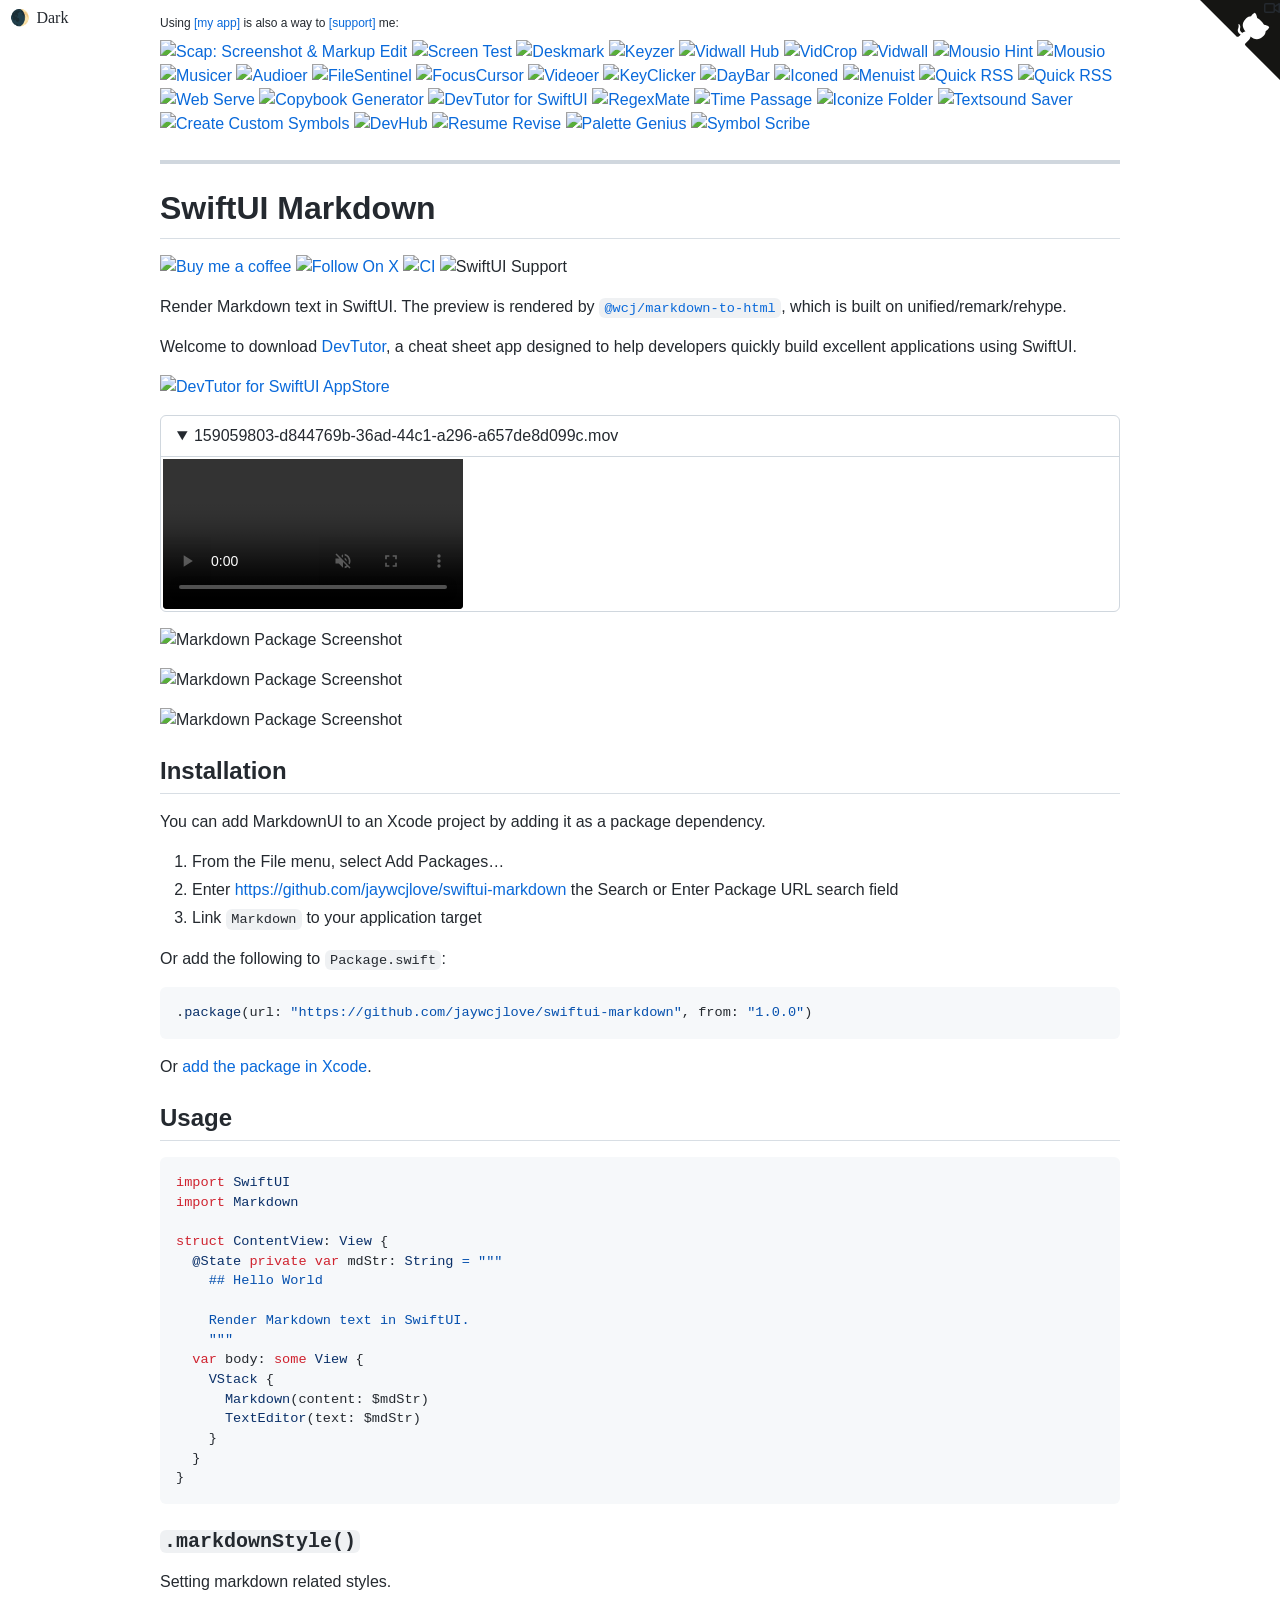
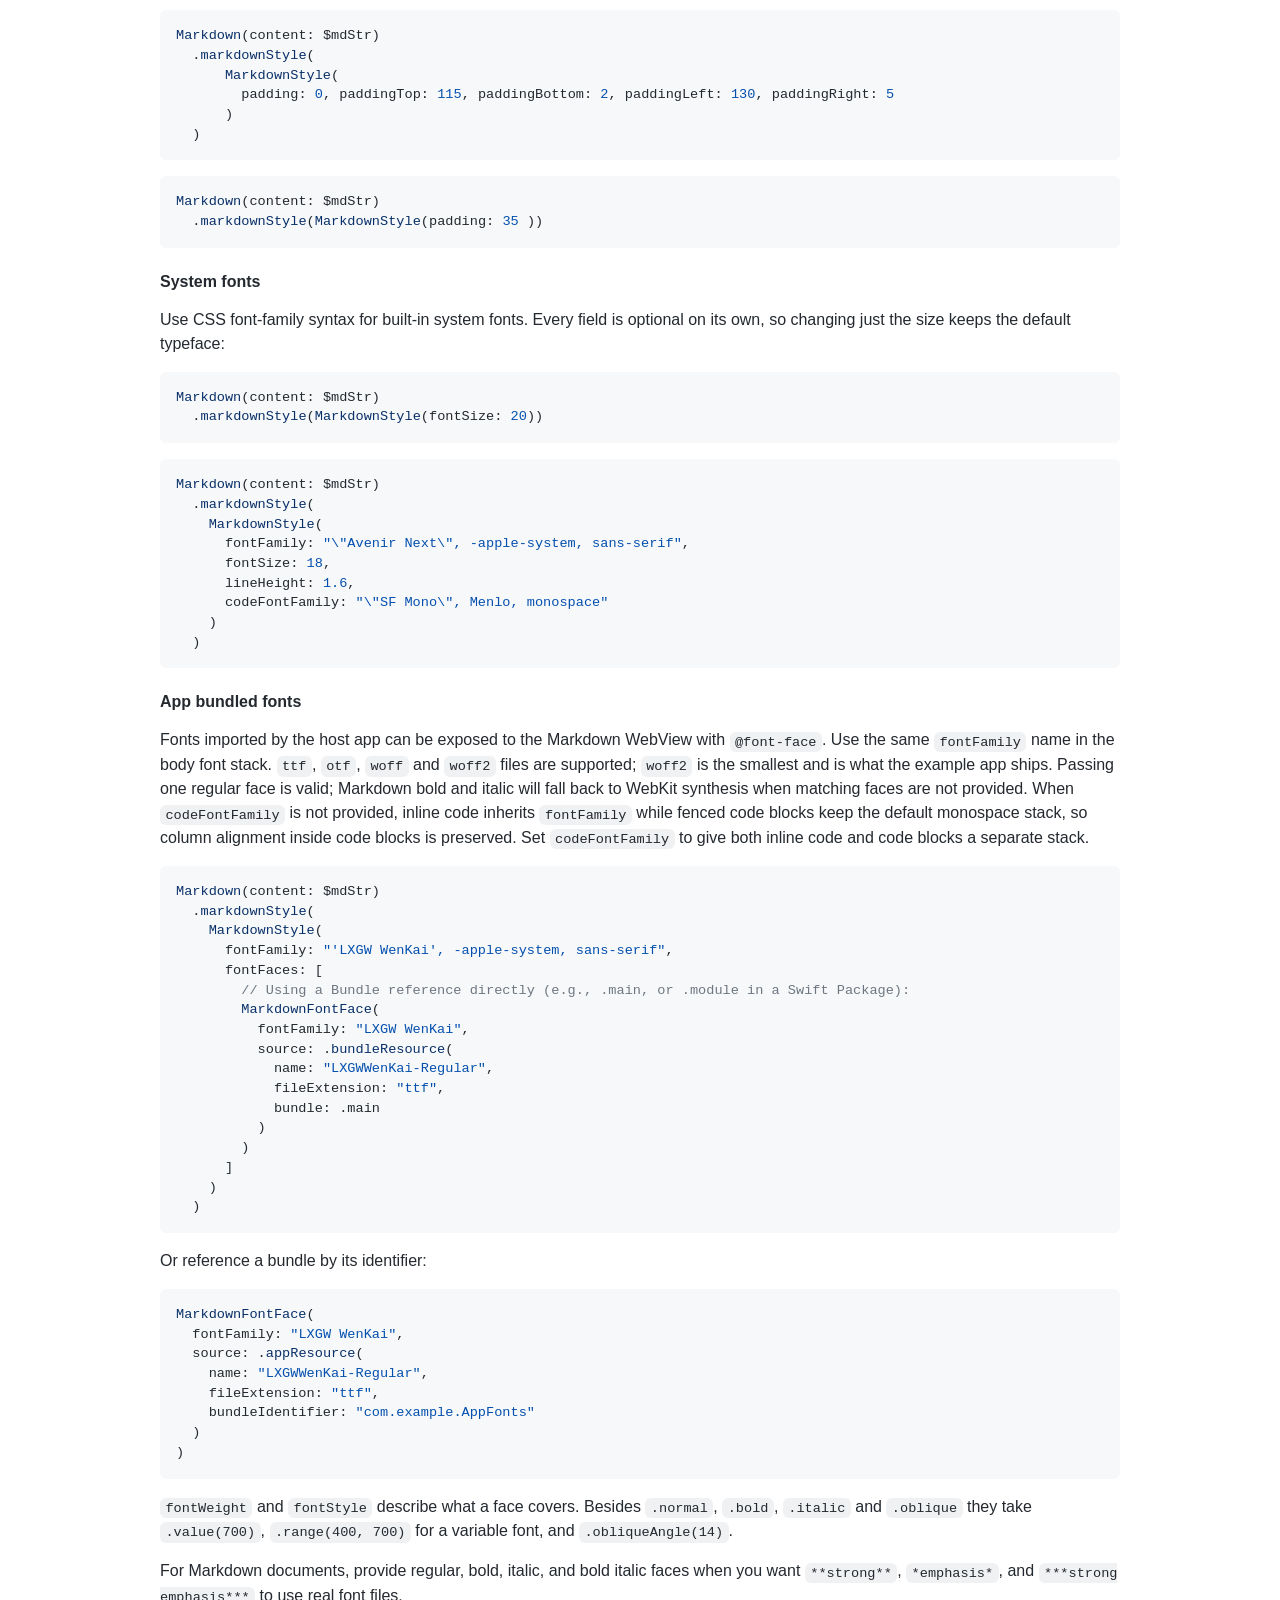
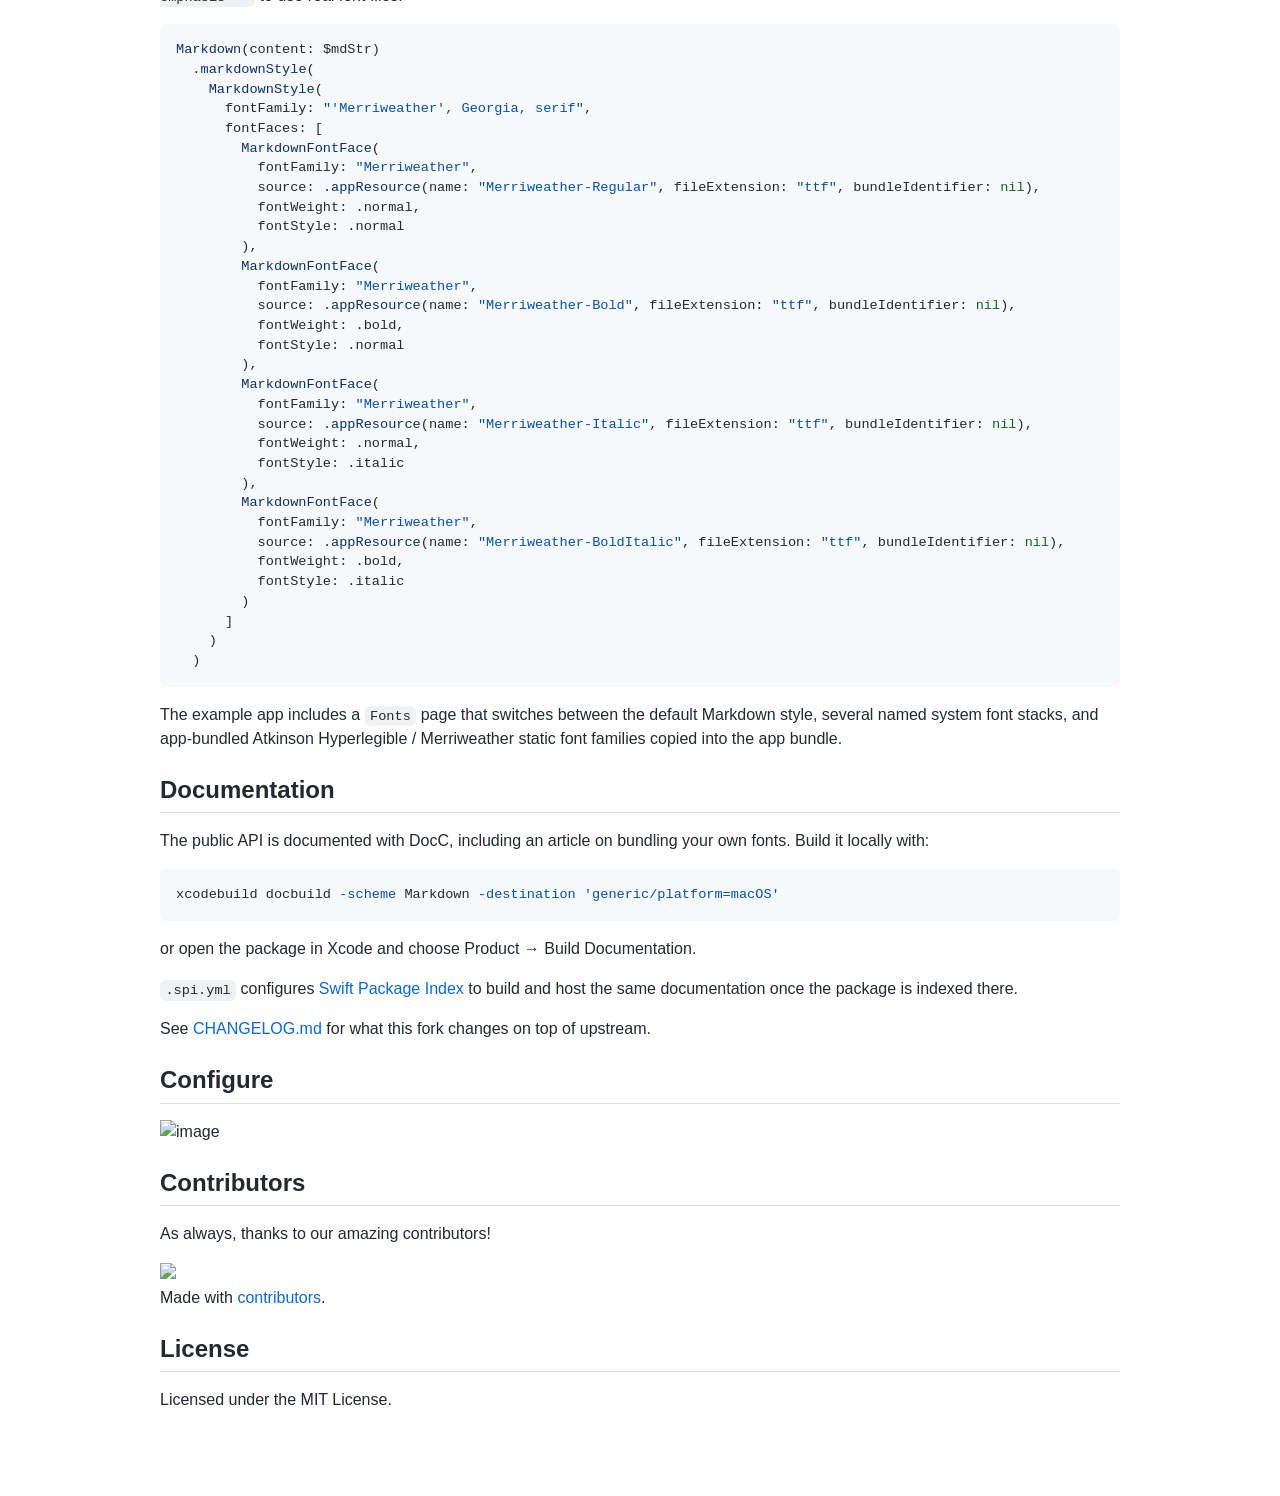
==== commit a4cd5fdc: "v2.0.0 Merge pull request #18 from gewill/docs/docc-and-spi docs: 补全 DocC 文档并添加 Swift Package Index " ====
--- a/index.html
+++ b/index.html
@@ -401,6 +401,19 @@
       Markdown style, several named system font stacks, and app-bundled Atkinson
       Hyperlegible / Merriweather static font families copied into the app bundle.
     </p>
+    <h2 id="documentation"><a class="anchor" aria-hidden="true" tabindex="-1" href="#documentation"><span class="octicon octicon-link"></span></a>Documentation</h2>
+    <p>
+      The public API is documented with DocC, including an article on bundling your
+      own fonts. Build it locally with:
+    </p>
+    <pre class="language-sh"><code class="language-sh code-highlight"><span class="code-line line-number" line="1">xcodebuild docbuild <span class="token parameter variable">-scheme</span> Markdown <span class="token parameter variable">-destination</span> <span class="token string">'generic/platform=macOS'</span>
+</span></code><div onclick="copied(this)" data-code="xcodebuild docbuild -scheme Markdown -destination &#x27;generic/platform=macOS&#x27;
+" class="copied"><svg class="octicon-copy" aria-hidden="true" viewBox="0 0 16 16" fill="currentColor" height="12" width="12"><path fill-rule="evenodd" d="M0 6.75C0 5.784.784 5 1.75 5h1.5a.75.75 0 010 1.5h-1.5a.25.25 0 00-.25.25v7.5c0 .138.112.25.25.25h7.5a.25.25 0 00.25-.25v-1.5a.75.75 0 011.5 0v1.5A1.75 1.75 0 019.25 16h-7.5A1.75 1.75 0 010 14.25v-7.5z"></path><path fill-rule="evenodd" d="M5 1.75C5 .784 5.784 0 6.75 0h7.5C15.216 0 16 .784 16 1.75v7.5A1.75 1.75 0 0114.25 11h-7.5A1.75 1.75 0 015 9.25v-7.5zm1.75-.25a.25.25 0 00-.25.25v7.5c0 .138.112.25.25.25h7.5a.25.25 0 00.25-.25v-7.5a.25.25 0 00-.25-.25h-7.5z"></path></svg><svg class="octicon-check" aria-hidden="true" viewBox="0 0 16 16" fill="currentColor" height="12" width="12"><path fill-rule="evenodd" d="M13.78 4.22a.75.75 0 010 1.06l-7.25 7.25a.75.75 0 01-1.06 0L2.22 9.28a.75.75 0 011.06-1.06L6 10.94l6.72-6.72a.75.75 0 011.06 0z"></path></svg></div></pre>
+    <p>or open the package in Xcode and choose Product → Build Documentation.</p>
+    <p>
+      <code>.spi.yml</code> configures <a href="https://swiftpackageindex.com/">Swift Package Index</a> to
+      build and host the same documentation once the package is indexed there.
+    </p>
     <p>See <a href="CHANGELOG.md">CHANGELOG.md</a> for what this fork changes on top of upstream.</p>
     <h2 id="configure"><a class="anchor" aria-hidden="true" tabindex="-1" href="#configure"><span class="octicon octicon-link"></span></a>Configure</h2>
     <img width="666" alt="image" src="https://user-images.githubusercontent.com/1680273/158029436-cb6eb339-f698-4dcd-9508-acda79683aba.png">
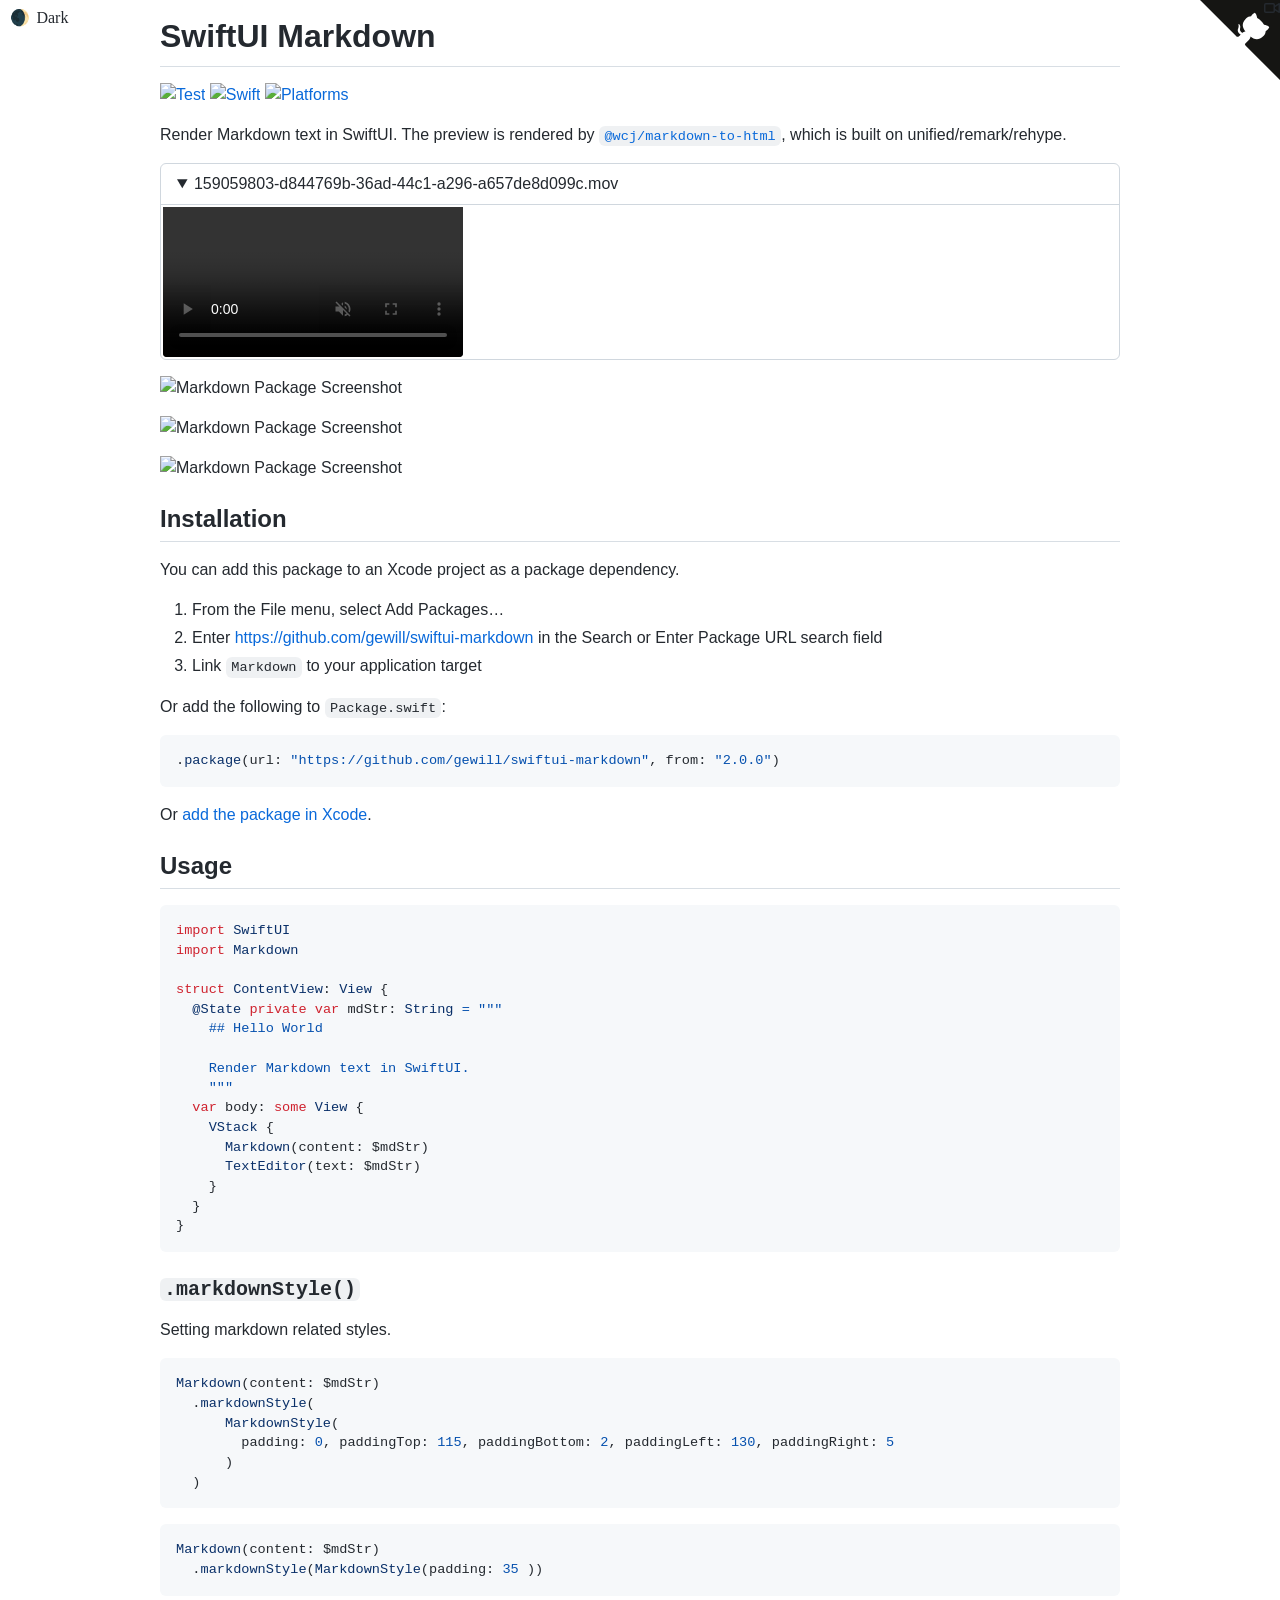
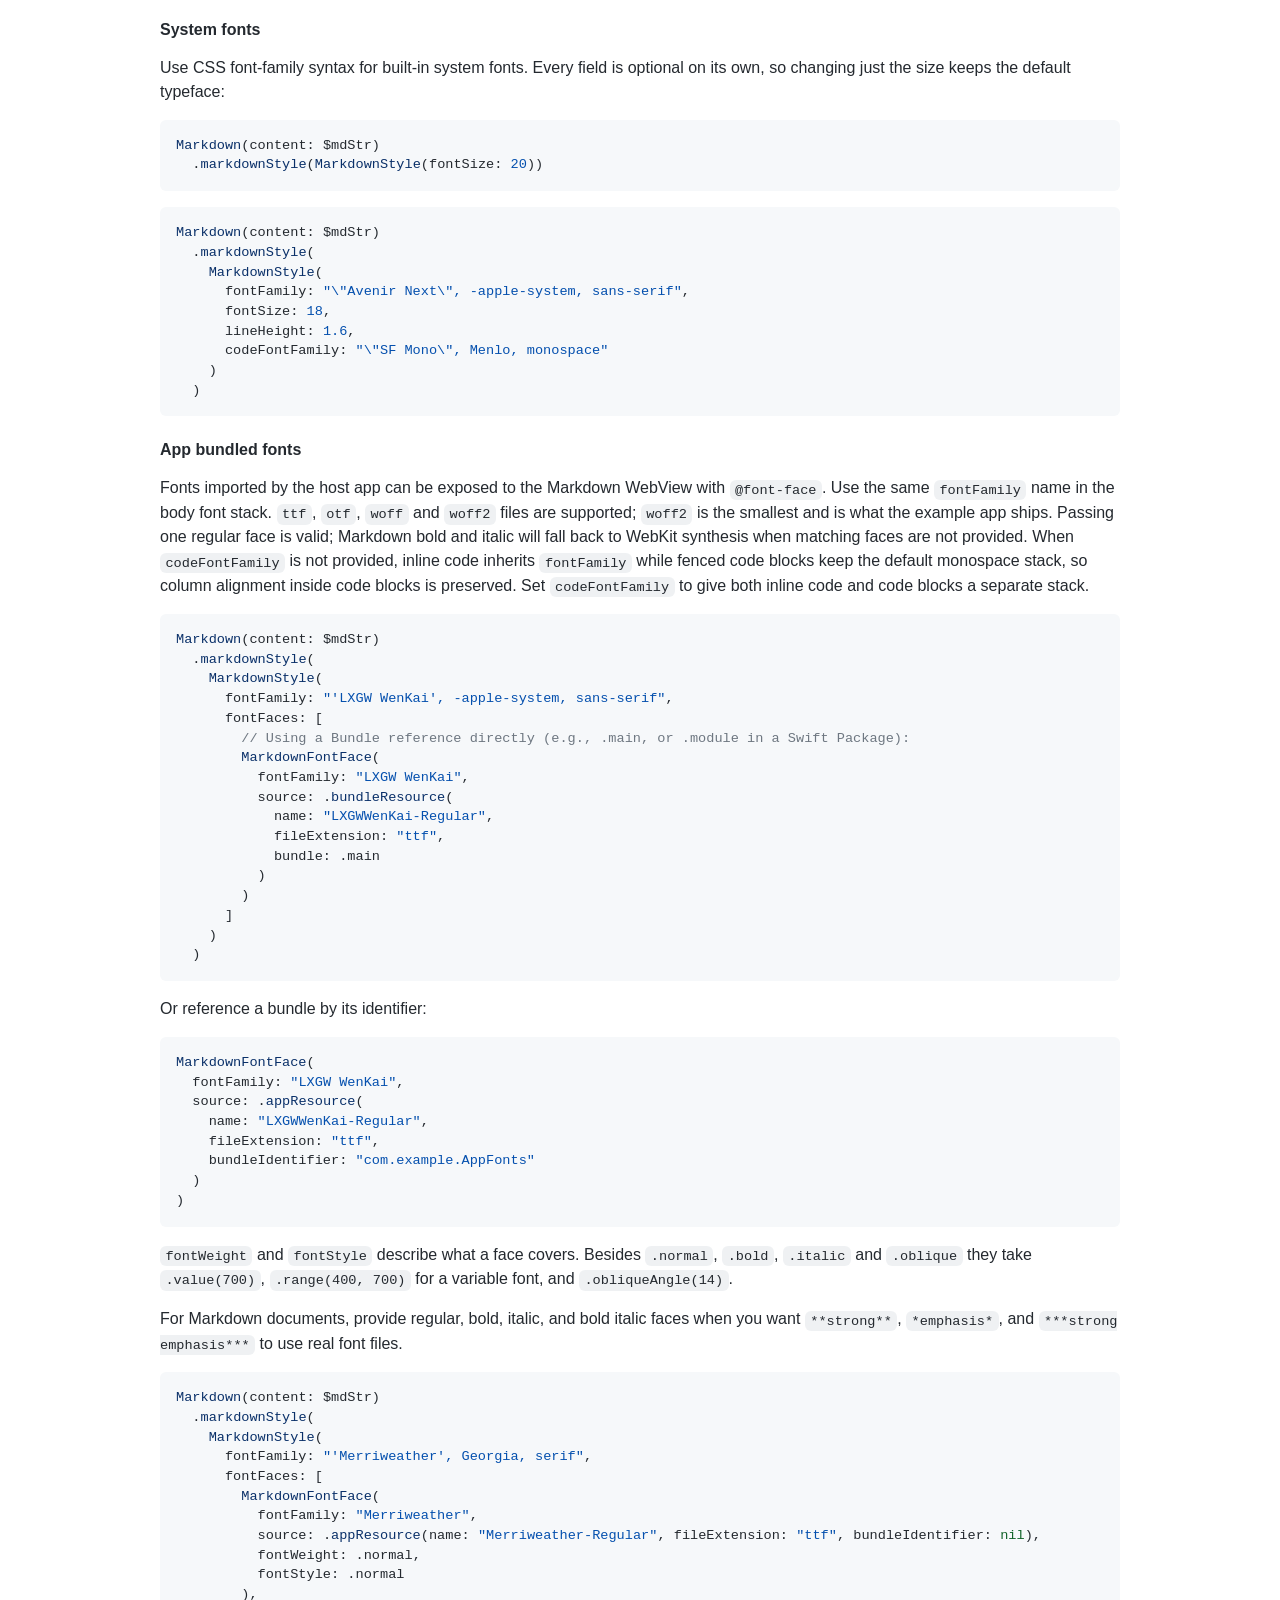
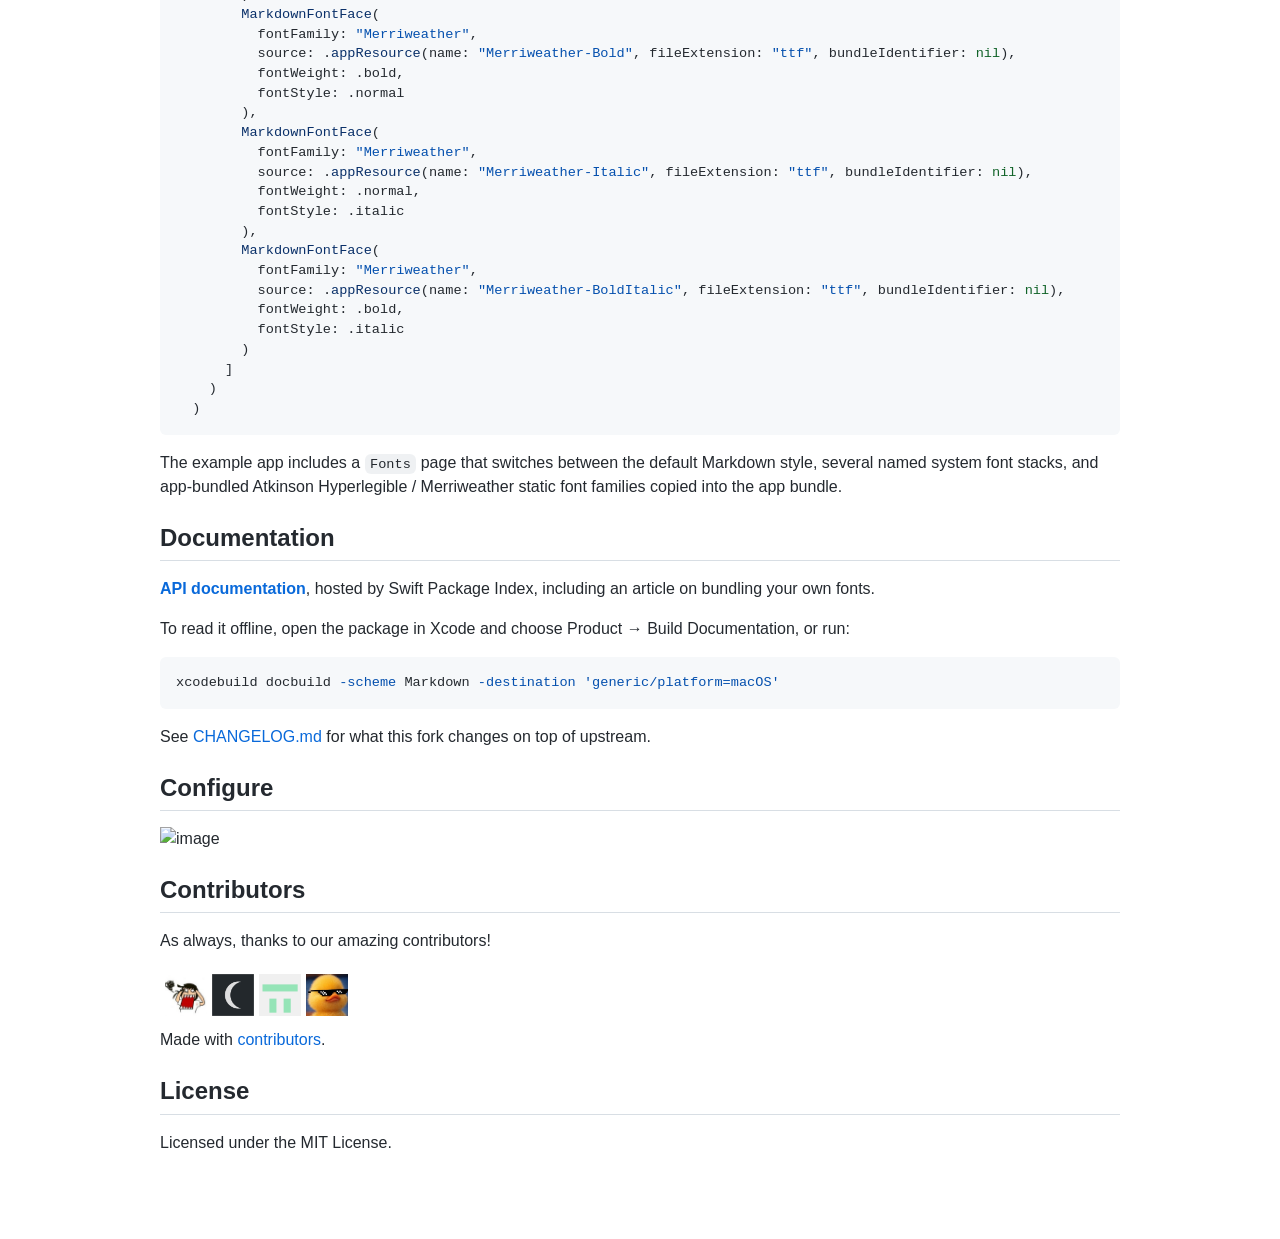
==== commit 2d435a64: "v2.0.0 Merge pull request #19 from gewill/docs/simplify-readme docs: README 精简为本 fork 的内容 4e8c3a5bc8" ====
--- a/index.html
+++ b/index.html
@@ -98,51 +98,13 @@
     .wrapper { cursor: pointer; user-select: none; position: relative; }
     .wrapper > span + span { margin-left: .4rem; }
     `;s.appendChild(a)}i(t,e){this.dispatchEvent(new CustomEvent(t,{bubbles:true,composed:true,detail:e}))}}customElements.define("dark-mode",a);</script><div style="max-width: 960px; margin: 0 auto 60px auto; padding: 8px;" class="markdown-style">
-    <div markdown="1">
-      <sup align="center">Using <a href="https://wangchujiang.com/#/app" target="_blank">my app</a> is also a way to <a href="https://wangchujiang.com/#/sponsor" target="_blank">support</a> me:</sup><br><a target="_blank" href="https://jaywcjlove.github.io/maslink/?id=6758053530" title="Scap: Screenshot &#x26; Markup Edit for macOS"><img alt="Scap: Screenshot &#x26; Markup Edit" height="52" src="https://wangchujiang.com/appicon/scap.png"></a>
-      <a target="_blank" href="https://jaywcjlove.github.io/maslink/?id=6757317079" title="Screen Test for macOS"><img alt="Screen Test" height="52" src="https://wangchujiang.com/appicon/screen-test.png"></a>
-      <a target="_blank" href="https://jaywcjlove.github.io/maslink/?id=6755948110" title="Deskmark for macOS"><img alt="Deskmark" height="52" src="https://wangchujiang.com/appicon/deskmark.png"></a>
-      <a target="_blank" href="https://jaywcjlove.github.io/maslink/?id=6500434773" title="Keyzer for macOS"><img alt="Keyzer" height="52" src="https://wangchujiang.com/appicon/keyzer.png"></a>
-      <a target="_blank" href="https://github.com/jaywcjlove/vidwall-hub" title="Vidwall Hub for macOS"><img alt="Vidwall Hub" height="52" src="https://wangchujiang.com/appicon/vidwall-hub.png"></a>
-      <a target="_blank" href="https://jaywcjlove.github.io/maslink/?id=6752624705" title="VidCrop for macOS"><img alt="VidCrop" height="52" src="https://wangchujiang.com/appicon/vidcrop.png"></a>
-      <a target="_blank" href="https://jaywcjlove.github.io/maslink/?id=6747587746" title="Vidwall for macOS"><img alt="Vidwall" height="52" src="https://wangchujiang.com/appicon/vidwall.png"></a>
-      <a target="_blank" href="https://wangchujiang.com/mousio-hint/" title="Mousio Hint for macOS"><img alt="Mousio Hint" height="52" src="https://wangchujiang.com/appicon/mousio-hint.png"></a>
-      <a target="_blank" href="https://jaywcjlove.github.io/maslink/?id=6746747327" title="Mousio for macOS"><img alt="Mousio" height="52" src="https://wangchujiang.com/appicon/mousio.png"></a>
-      <a target="_blank" href="https://jaywcjlove.github.io/maslink/?id=6745227444" title="Musicer for macOS"><img alt="Musicer" height="52" src="https://wangchujiang.com/appicon/musicer.png"></a>
-      <a target="_blank" href="https://jaywcjlove.github.io/maslink/?id=6743841447" title="Audioer for macOS"><img alt="Audioer" height="52" src="https://wangchujiang.com/appicon/audioer.png"></a>
-      <a target="_blank" href="https://jaywcjlove.github.io/maslink/?id=6744690194" title="FileSentinel for macOS"><img alt="FileSentinel" height="52" src="https://wangchujiang.com/appicon/file-sentinel.png"></a>
-      <a target="_blank" href="https://jaywcjlove.github.io/maslink/?id=6743495172" title="FocusCursor for macOS"><img alt="FocusCursor" height="52" src="https://wangchujiang.com/appicon/focus-cursor.png"></a>
-      <a target="_blank" href="https://jaywcjlove.github.io/maslink/?id=6742680573" title="Videoer for macOS"><img alt="Videoer" height="52" src="https://wangchujiang.com/appicon/videoer.png"></a>
-      <a target="_blank" href="https://jaywcjlove.github.io/maslink/?id=6740425504" title="KeyClicker for macOS"><img alt="KeyClicker" height="52" src="https://wangchujiang.com/appicon/key-clicker.png"></a>
-      <a target="_blank" href="https://jaywcjlove.github.io/maslink/?id=6739052447" title="DayBar for macOS"><img alt="DayBar" height="52" src="https://wangchujiang.com/appicon/daybar.png"></a>
-      <a target="_blank" href="https://jaywcjlove.github.io/maslink/?id=6739444407" title="Iconed for macOS"><img alt="Iconed" height="52" src="https://wangchujiang.com/appicon/iconed.png"></a>
-      <a target="_blank" href="https://jaywcjlove.github.io/maslink/?id=6737160756" title="Menuist for macOS"><img alt="Menuist" height="52" src="https://wangchujiang.com/appicon/rightmenu-master.png"></a>
-      <a target="_blank" href="https://jaywcjlove.github.io/maslink/?id=6723903021" title="Paste Quick for macOS"><img alt="Quick RSS" height="52" src="https://wangchujiang.com/appicon/paste-quick.png"></a>
-      <a target="_blank" href="https://jaywcjlove.github.io/maslink/?id=6670696072&#x26;platform=mac" title="Quick RSS for macOS/iOS"><img alt="Quick RSS" height="52" src="https://wangchujiang.com/appicon/quick-rss.png"></a>
-      <a target="_blank" href="https://jaywcjlove.github.io/maslink/?id=6670167443" title="Web Serve for macOS"><img alt="Web Serve" height="52" src="https://wangchujiang.com/appicon/web-serve.png"></a>
-      <a target="_blank" href="https://jaywcjlove.github.io/maslink/?id=6503953628&#x26;platform=mac" title="Copybook Generator for macOS/iOS"><img alt="Copybook Generator" height="52" src="https://wangchujiang.com/appicon/copybook-generator.png"></a>
-      <a target="_blank" href="https://jaywcjlove.github.io/maslink/?id=6471227008&#x26;platform=mac" title="DevTutor for macOS/iOS"><img alt="DevTutor for SwiftUI" height="52" src="https://wangchujiang.com/appicon/devtutor.png"></a>
-      <a target="_blank" href="https://jaywcjlove.github.io/maslink/?id=6479819388&#x26;platform=mac" title="RegexMate for macOS/iOS"><img alt="RegexMate" height="52" src="https://wangchujiang.com/appicon/regex-mate.png"></a>
-      <a target="_blank" href="https://jaywcjlove.github.io/maslink/?id=6479194014&#x26;platform=mac" title="Time Passage for macOS/iOS"><img alt="Time Passage" height="52" src="https://wangchujiang.com/appicon/time-passage.png"></a>
-      <a target="_blank" href="https://jaywcjlove.github.io/maslink/?id=6478772538" title="IconizeFolder for macOS"><img alt="Iconize Folder" height="52" src="https://wangchujiang.com/appicon/iconize-folder.png"></a>
-      <a target="_blank" href="https://jaywcjlove.github.io/maslink/?id=6478511402&#x26;platform=mac" title="Textsound Saver for macOS/iOS"><img alt="Textsound Saver" height="52" src="https://wangchujiang.com/appicon/textsound-saver.png"></a>
-      <a target="_blank" href="https://jaywcjlove.github.io/maslink/?id=6476924627" title="Create Custom Symbols for macOS"><img alt="Create Custom Symbols" height="52" src="https://wangchujiang.com/appicon/create-custom-symbols.png"></a>
-      <a target="_blank" href="https://jaywcjlove.github.io/maslink/?id=6476452351" title="DevHub for macOS"><img alt="DevHub" height="52" src="https://wangchujiang.com/appicon/devhub.png"></a>
-      <a target="_blank" href="https://jaywcjlove.github.io/maslink/?id=6476400184" title="Resume Revise for macOS"><img alt="Resume Revise" height="52" src="https://wangchujiang.com/appicon/resume-revise.png"></a>
-      <a target="_blank" href="https://jaywcjlove.github.io/maslink/?id=6472593276" title="Palette Genius for macOS"><img alt="Palette Genius" height="52" src="https://wangchujiang.com/appicon/palette-genius.png"></a>
-      <a target="_blank" href="https://jaywcjlove.github.io/maslink/?id=6470879005" title="Symbol Scribe for macOS"><img alt="Symbol Scribe" height="52" src="https://wangchujiang.com/appicon/symbol-scribe.png"></a>
-    </div>
-    <hr>
     <h1 id="swiftui-markdown"><a class="anchor" aria-hidden="true" tabindex="-1" href="#swiftui-markdown"><span class="octicon octicon-link"></span></a>SwiftUI Markdown</h1>
     <p>
-      <a href="https://jaywcjlove.github.io/#/sponsor"><img src="https://img.shields.io/badge/Buy_Me_a_Coffee-ffdd00?logo=buy-me-a-coffee&#x26;logoColor=black" alt="Buy me a coffee"></a>
-      <a href="https://x.com/jaywcjlove"><img src="https://img.shields.io/badge/Follow%20on%20X-333333?logo=x&#x26;logoColor=white" alt="Follow On X"></a>
-      <a href="https://github.com/jaywcjlove/markdown/actions/workflows/ci.yml"><img src="https://github.com/jaywcjlove/markdown/actions/workflows/ci.yml/badge.svg" alt="CI"></a>
-      <img src="https://shields.io/badge/SwiftUI-macOS%20v10.15%20%7C%20iOS%20v13-green?logo=Swift&#x26;style=flat" alt="SwiftUI Support">
+      <a href="https://github.com/gewill/swiftui-markdown/actions/workflows/test.yml"><img src="https://github.com/gewill/swiftui-markdown/actions/workflows/test.yml/badge.svg" alt="Test"></a>
+      <a href="https://swiftpackageindex.com/gewill/swiftui-markdown"><img src="https://img.shields.io/endpoint?url=https%3A%2F%2Fswiftpackageindex.com%2Fapi%2Fpackages%2Fgewill%2Fswiftui-markdown%2Fbadge%3Ftype%3Dswift-versions" alt="Swift"></a>
+      <a href="https://swiftpackageindex.com/gewill/swiftui-markdown"><img src="https://img.shields.io/endpoint?url=https%3A%2F%2Fswiftpackageindex.com%2Fapi%2Fpackages%2Fgewill%2Fswiftui-markdown%2Fbadge%3Ftype%3Dplatforms" alt="Platforms"></a>
     </p>
     <p>Render Markdown text in SwiftUI. The preview is rendered by <a href="https://github.com/jaywcjlove/markdown-to-html"><code>@wcj/markdown-to-html</code></a>, which is built on unified/remark/rehype.</p>
-    <p>Welcome to download <a href="https://apps.apple.com/app/devtutor/id6471227008">DevTutor</a>, a cheat sheet app designed to help developers quickly build excellent applications using SwiftUI.</p>
-    <p><a target="_blank" href="https://apps.apple.com/app/devtutor/id6471227008" title="DevTutor for SwiftUI AppStore"><img alt="DevTutor for SwiftUI AppStore" src="https://jaywcjlove.github.io/sb/download/macos.svg" height="51"></a></p>
     <details open class="octicon octicon-video">
       <summary>
         <svg aria-hidden height="16" width="16" viewBox="0 0 16 16" version="1.1" data-view-component class="octicon octicon-device-camera-video">
@@ -161,15 +123,15 @@
       <img src="https://user-images.githubusercontent.com/1680273/158075581-925d267f-47ce-4468-b891-0fb2467b89df.png" alt="Markdown Package Screenshot">
     </p>
     <h2 id="installation"><a class="anchor" aria-hidden="true" tabindex="-1" href="#installation"><span class="octicon octicon-link"></span></a>Installation</h2>
-    <p>You can add MarkdownUI to an Xcode project by adding it as a package dependency.</p>
+    <p>You can add this package to an Xcode project as a package dependency.</p>
     <ol>
       <li>From the File menu, select Add Packages…</li>
-      <li>Enter <a href="https://github.com/jaywcjlove/swiftui-markdown">https://github.com/jaywcjlove/swiftui-markdown</a> the Search or Enter Package URL search field</li>
+      <li>Enter <a href="https://github.com/gewill/swiftui-markdown">https://github.com/gewill/swiftui-markdown</a> in the Search or Enter Package URL search field</li>
       <li>Link <code>Markdown</code> to your application target</li>
     </ol>
     <p>Or add the following to <code>Package.swift</code>:</p>
-    <pre class="language-swift"><code class="language-swift code-highlight"><span class="code-line line-number" line="1"><span class="token punctuation">.</span><span class="token function">package</span><span class="token punctuation">(</span>url<span class="token punctuation">:</span> <span class="token string-literal"><span class="token string">"https://github.com/jaywcjlove/swiftui-markdown"</span></span><span class="token punctuation">,</span> from<span class="token punctuation">:</span> <span class="token string-literal"><span class="token string">"1.0.0"</span></span><span class="token punctuation">)</span>
-</span></code><div onclick="copied(this)" data-code=".package(url: &#x22;https://github.com/jaywcjlove/swiftui-markdown&#x22;, from: &#x22;1.0.0&#x22;)
+    <pre class="language-swift"><code class="language-swift code-highlight"><span class="code-line line-number" line="1"><span class="token punctuation">.</span><span class="token function">package</span><span class="token punctuation">(</span>url<span class="token punctuation">:</span> <span class="token string-literal"><span class="token string">"https://github.com/gewill/swiftui-markdown"</span></span><span class="token punctuation">,</span> from<span class="token punctuation">:</span> <span class="token string-literal"><span class="token string">"2.0.0"</span></span><span class="token punctuation">)</span>
+</span></code><div onclick="copied(this)" data-code=".package(url: &#x22;https://github.com/gewill/swiftui-markdown&#x22;, from: &#x22;2.0.0&#x22;)
 " class="copied"><svg class="octicon-copy" aria-hidden="true" viewBox="0 0 16 16" fill="currentColor" height="12" width="12"><path fill-rule="evenodd" d="M0 6.75C0 5.784.784 5 1.75 5h1.5a.75.75 0 010 1.5h-1.5a.25.25 0 00-.25.25v7.5c0 .138.112.25.25.25h7.5a.25.25 0 00.25-.25v-1.5a.75.75 0 011.5 0v1.5A1.75 1.75 0 019.25 16h-7.5A1.75 1.75 0 010 14.25v-7.5z"></path><path fill-rule="evenodd" d="M5 1.75C5 .784 5.784 0 6.75 0h7.5C15.216 0 16 .784 16 1.75v7.5A1.75 1.75 0 0114.25 11h-7.5A1.75 1.75 0 015 9.25v-7.5zm1.75-.25a.25.25 0 00-.25.25v7.5c0 .138.112.25.25.25h7.5a.25.25 0 00.25-.25v-7.5a.25.25 0 00-.25-.25h-7.5z"></path></svg><svg class="octicon-check" aria-hidden="true" viewBox="0 0 16 16" fill="currentColor" height="12" width="12"><path fill-rule="evenodd" d="M13.78 4.22a.75.75 0 010 1.06l-7.25 7.25a.75.75 0 01-1.06 0L2.22 9.28a.75.75 0 011.06-1.06L6 10.94l6.72-6.72a.75.75 0 011.06 0z"></path></svg></div></pre>
     <p>Or <a href="https://developer.apple.com/documentation/xcode/adding_package_dependencies_to_your_app">add the package in Xcode</a>.</p>
     <h2 id="usage"><a class="anchor" aria-hidden="true" tabindex="-1" href="#usage"><span class="octicon octicon-link"></span></a>Usage</h2>
@@ -403,22 +365,21 @@
     </p>
     <h2 id="documentation"><a class="anchor" aria-hidden="true" tabindex="-1" href="#documentation"><span class="octicon octicon-link"></span></a>Documentation</h2>
     <p>
-      The public API is documented with DocC, including an article on bundling your
-      own fonts. Build it locally with:
+      <a href="https://swiftpackageindex.com/gewill/swiftui-markdown/documentation/markdown"><strong>API documentation</strong></a>,
+      hosted by Swift Package Index, including an article on bundling your own fonts.
+    </p>
+    <p>
+      To read it offline, open the package in Xcode and choose Product → Build
+      Documentation, or run:
     </p>
     <pre class="language-sh"><code class="language-sh code-highlight"><span class="code-line line-number" line="1">xcodebuild docbuild <span class="token parameter variable">-scheme</span> Markdown <span class="token parameter variable">-destination</span> <span class="token string">'generic/platform=macOS'</span>
 </span></code><div onclick="copied(this)" data-code="xcodebuild docbuild -scheme Markdown -destination &#x27;generic/platform=macOS&#x27;
 " class="copied"><svg class="octicon-copy" aria-hidden="true" viewBox="0 0 16 16" fill="currentColor" height="12" width="12"><path fill-rule="evenodd" d="M0 6.75C0 5.784.784 5 1.75 5h1.5a.75.75 0 010 1.5h-1.5a.25.25 0 00-.25.25v7.5c0 .138.112.25.25.25h7.5a.25.25 0 00.25-.25v-1.5a.75.75 0 011.5 0v1.5A1.75 1.75 0 019.25 16h-7.5A1.75 1.75 0 010 14.25v-7.5z"></path><path fill-rule="evenodd" d="M5 1.75C5 .784 5.784 0 6.75 0h7.5C15.216 0 16 .784 16 1.75v7.5A1.75 1.75 0 0114.25 11h-7.5A1.75 1.75 0 015 9.25v-7.5zm1.75-.25a.25.25 0 00-.25.25v7.5c0 .138.112.25.25.25h7.5a.25.25 0 00.25-.25v-7.5a.25.25 0 00-.25-.25h-7.5z"></path></svg><svg class="octicon-check" aria-hidden="true" viewBox="0 0 16 16" fill="currentColor" height="12" width="12"><path fill-rule="evenodd" d="M13.78 4.22a.75.75 0 010 1.06l-7.25 7.25a.75.75 0 01-1.06 0L2.22 9.28a.75.75 0 011.06-1.06L6 10.94l6.72-6.72a.75.75 0 011.06 0z"></path></svg></div></pre>
-    <p>or open the package in Xcode and choose Product → Build Documentation.</p>
-    <p>
-      <code>.spi.yml</code> configures <a href="https://swiftpackageindex.com/">Swift Package Index</a> to
-      build and host the same documentation once the package is indexed there.
-    </p>
     <p>See <a href="CHANGELOG.md">CHANGELOG.md</a> for what this fork changes on top of upstream.</p>
     <h2 id="configure"><a class="anchor" aria-hidden="true" tabindex="-1" href="#configure"><span class="octicon octicon-link"></span></a>Configure</h2>
     <img width="666" alt="image" src="https://user-images.githubusercontent.com/1680273/158029436-cb6eb339-f698-4dcd-9508-acda79683aba.png">
     <h2 id="contributors"><a class="anchor" aria-hidden="true" tabindex="-1" href="#contributors"><span class="octicon octicon-link"></span></a>Contributors</h2>
-    <p>As always, thanks to our amazing contributors!</p><a href="https://github.com/jaywcjlove/swiftui-markdown/graphs/contributors"><img src="https://jaywcjlove.github.io/swiftui-markdown/CONTRIBUTORS.svg"></a>
+    <p>As always, thanks to our amazing contributors!</p><a href="https://github.com/gewill/swiftui-markdown/graphs/contributors"><img src="https://gewill.github.io/swiftui-markdown/CONTRIBUTORS.svg"></a>
     <p>Made with <a href="https://github.com/jaywcjlove/github-action-contributors">contributors</a>.</p>
     <h2 id="license"><a class="anchor" aria-hidden="true" tabindex="-1" href="#license"><span class="octicon octicon-link"></span></a>License</h2>
     <p>Licensed under the MIT License.</p>
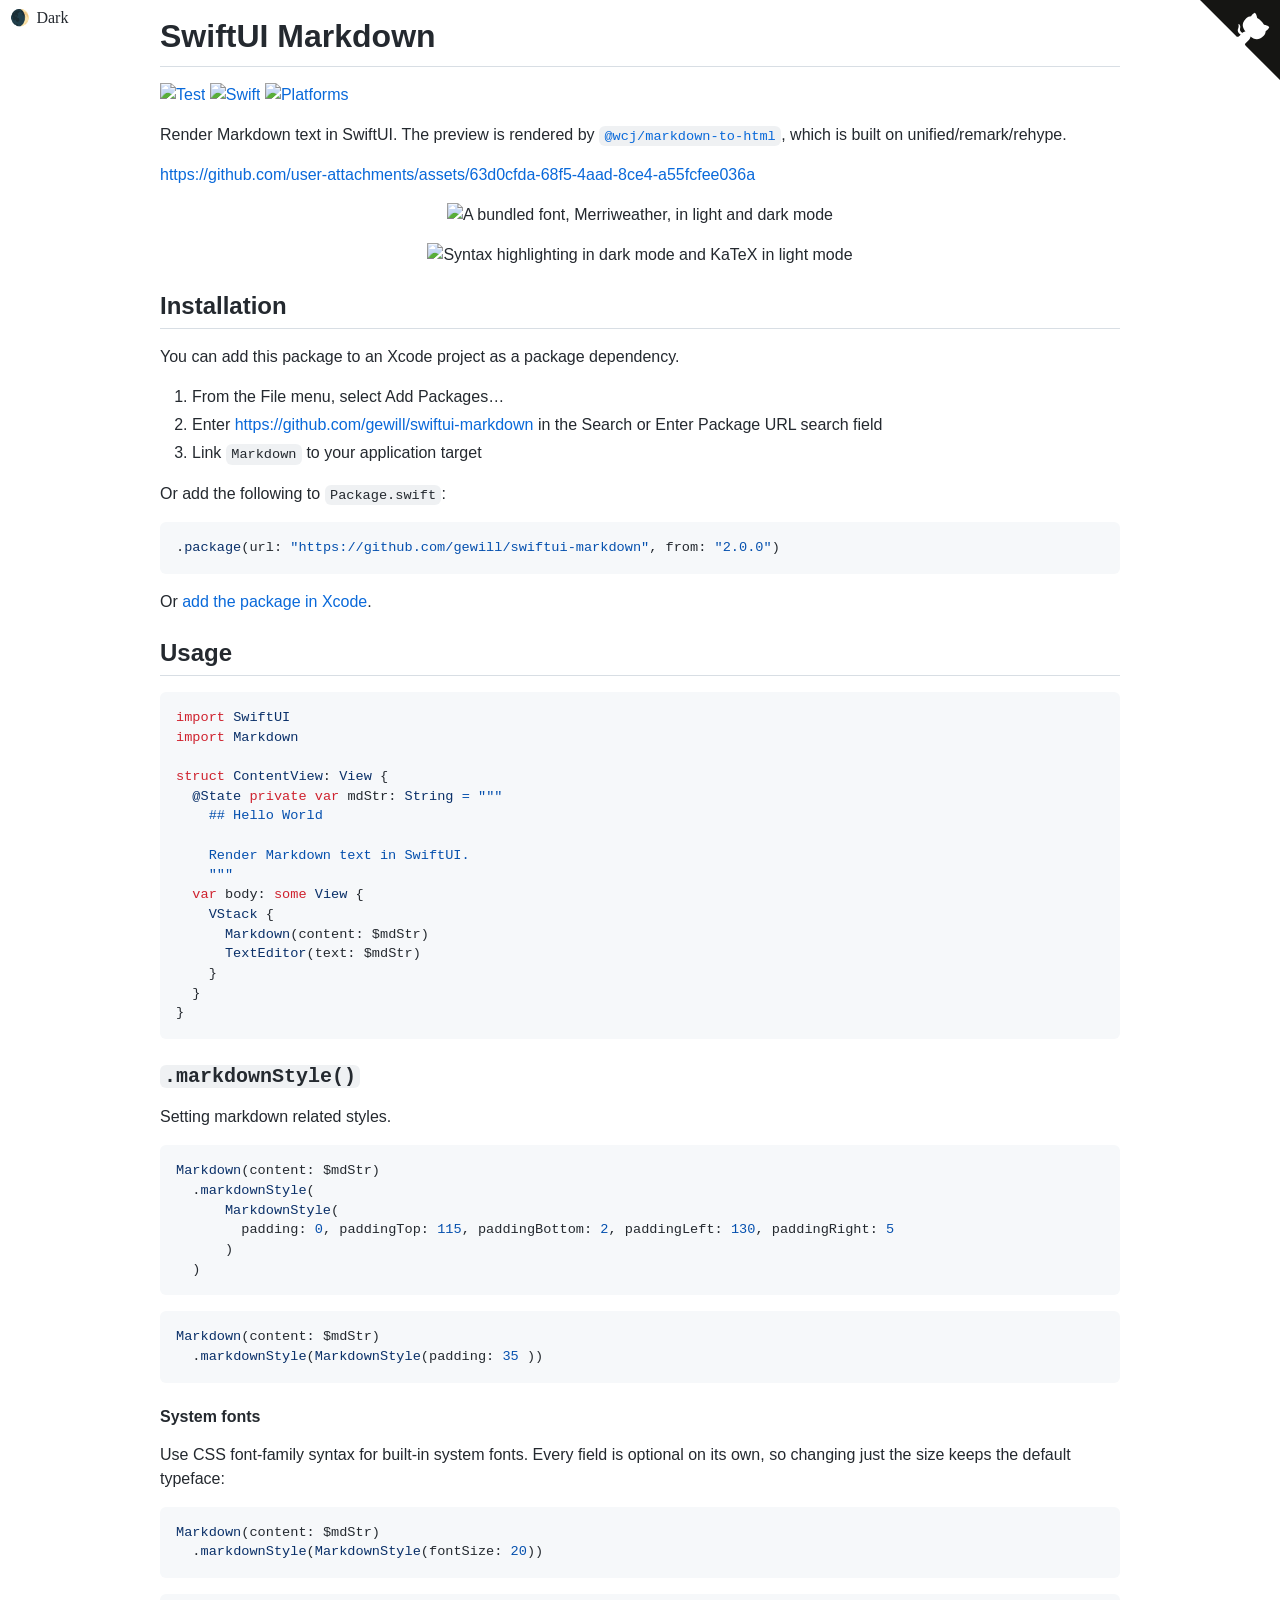
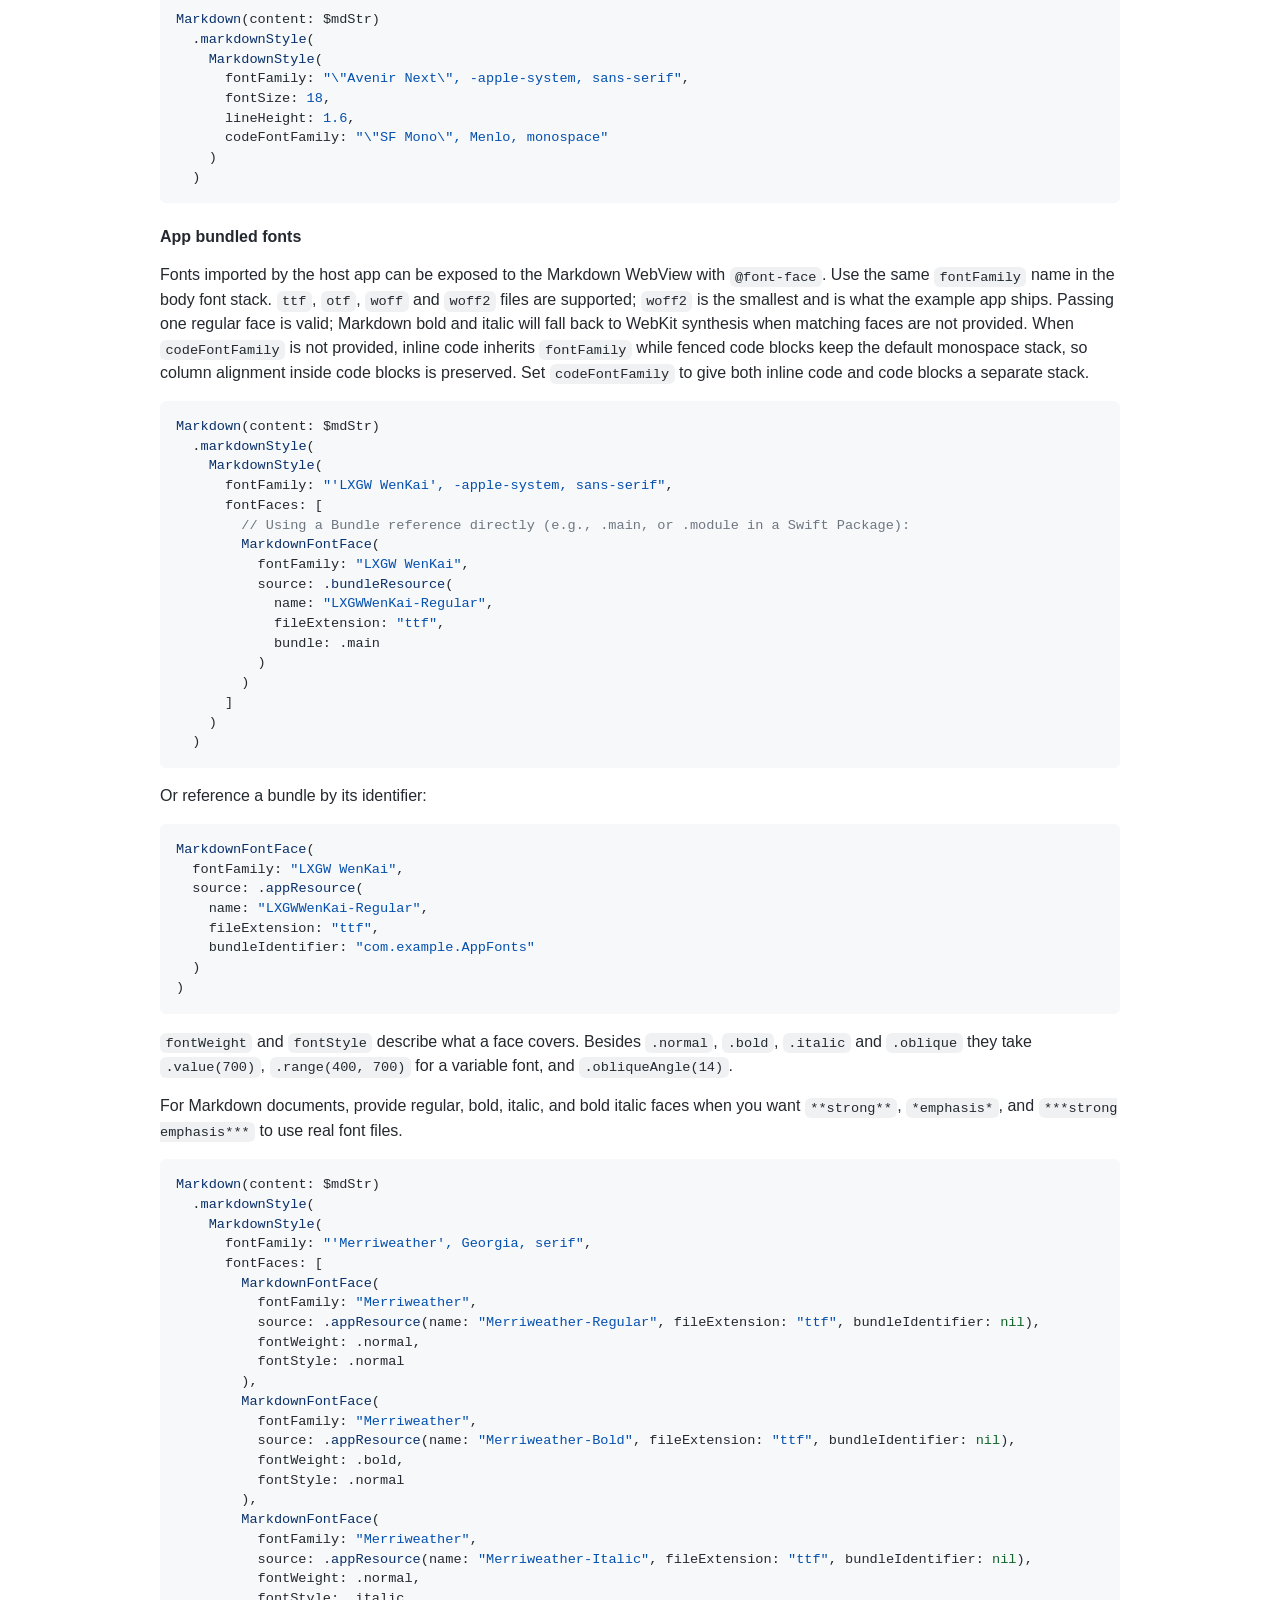
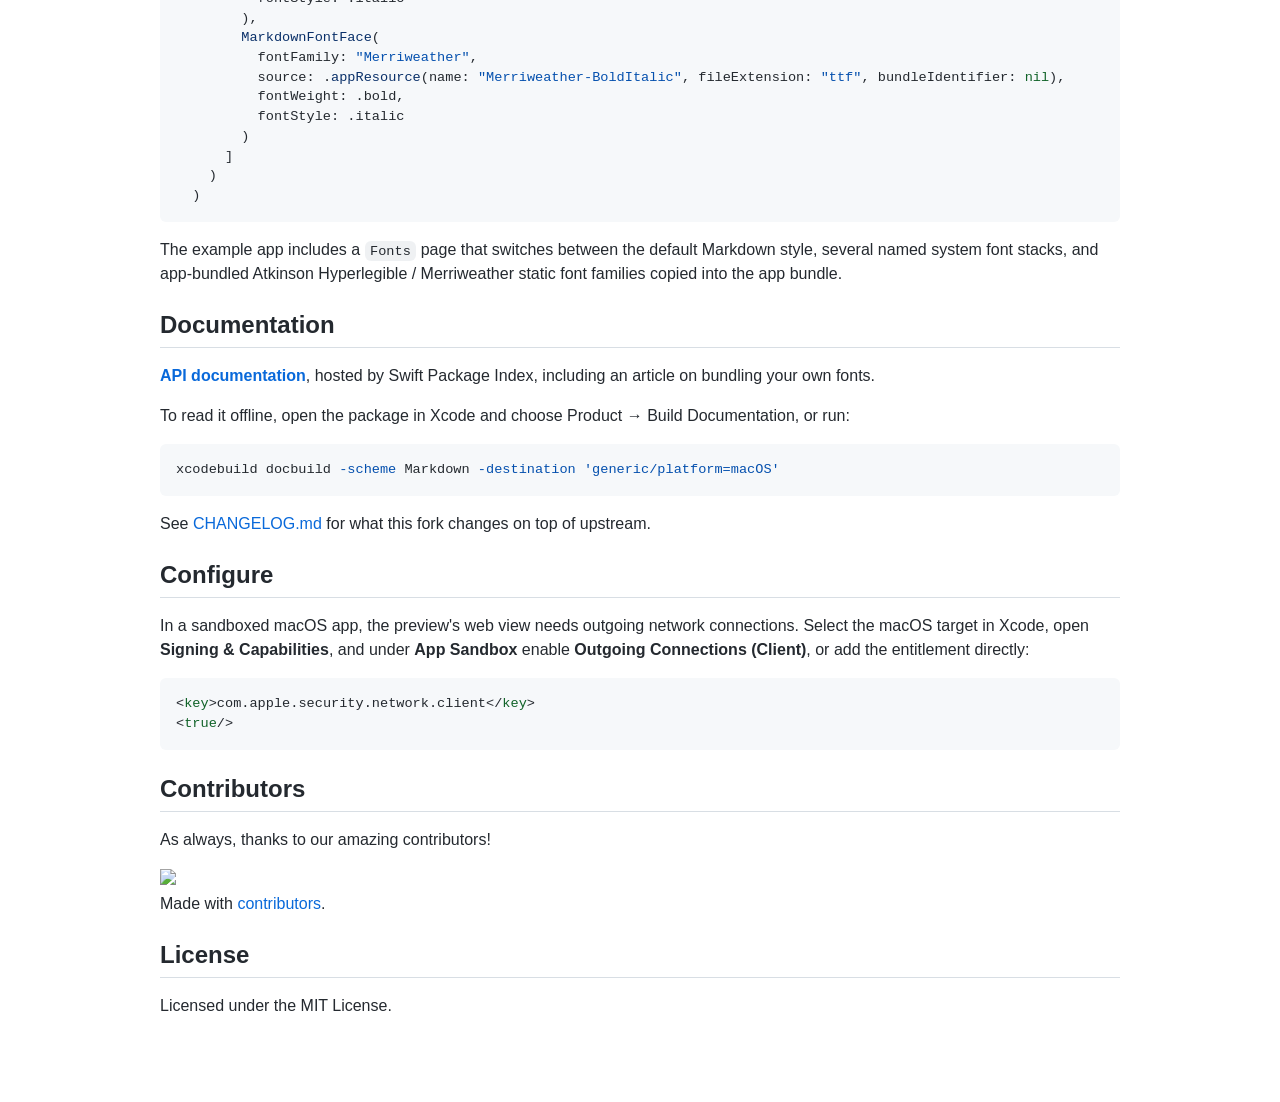
==== commit 68b83ef5: "deploy: 2f7796d4bd4da9dd24c6c519c5cfa0c5c6ca8b08" ====
--- a/index.html
+++ b/index.html
@@ -105,22 +105,12 @@
       <a href="https://swiftpackageindex.com/gewill/swiftui-markdown"><img src="https://img.shields.io/endpoint?url=https%3A%2F%2Fswiftpackageindex.com%2Fapi%2Fpackages%2Fgewill%2Fswiftui-markdown%2Fbadge%3Ftype%3Dplatforms" alt="Platforms"></a>
     </p>
     <p>Render Markdown text in SwiftUI. The preview is rendered by <a href="https://github.com/jaywcjlove/markdown-to-html"><code>@wcj/markdown-to-html</code></a>, which is built on unified/remark/rehype.</p>
-    <details open class="octicon octicon-video">
-      <summary>
-        <svg aria-hidden height="16" width="16" viewBox="0 0 16 16" version="1.1" data-view-component class="octicon octicon-device-camera-video">
-          <path fill-rule="evenodd" d="M16 3.75a.75.75 0 00-1.136-.643L11 5.425V4.75A1.75 1.75 0 009.25 3h-7.5A1.75 1.75 0 000 4.75v6.5C0 12.216.784 13 1.75 13h7.5A1.75 1.75 0 0011 11.25v-.675l3.864 2.318A.75.75 0 0016 12.25v-8.5zm-5 5.075l3.5 2.1v-5.85l-3.5 2.1v1.65zM9.5 6.75v-2a.25.25 0 00-.25-.25h-7.5a.25.25 0 00-.25.25v6.5c0 .138.112.25.25.25h7.5a.25.25 0 00.25-.25v-4.5z"></path>
-        </svg><span aria-label="Video description 159059803-d844769b-36ad-44c1-a296-a657de8d099c.mov">159059803-d844769b-36ad-44c1-a296-a657de8d099c.mov</span><span class="dropdown-caret"></span>
-      </summary>
-      <video muted controls style="max-height:640px;" src="https://user-images.githubusercontent.com/1680273/159059803-d844769b-36ad-44c1-a296-a657de8d099c.mov"></video>
-    </details>
-    <p>
-      <img src="https://user-images.githubusercontent.com/1680273/158006647-19d180e2-2549-4cd4-b108-91778beccc1b.png" alt="Markdown Package Screenshot">
-    </p>
-    <p>
-      <img src="https://user-images.githubusercontent.com/1680273/158075575-14c9c942-5b99-479c-9935-b631bac3828e.png" alt="Markdown Package Screenshot">
-    </p>
-    <p>
-      <img src="https://user-images.githubusercontent.com/1680273/158075581-925d267f-47ce-4468-b891-0fb2467b89df.png" alt="Markdown Package Screenshot">
+    <p><a href="https://github.com/user-attachments/assets/63d0cfda-68f5-4aad-8ce4-a55fcfee036a">https://github.com/user-attachments/assets/63d0cfda-68f5-4aad-8ce4-a55fcfee036a</a></p>
+    <p align="center">
+      <img alt="A bundled font, Merriweather, in light and dark mode" src="https://github.com/user-attachments/assets/df7aaac6-4120-47e0-9c4a-dbeed3936197" width="600">
+    </p>
+    <p align="center">
+      <img alt="Syntax highlighting in dark mode and KaTeX in light mode" src="https://github.com/user-attachments/assets/d0bb0ac7-70a6-4ae6-9963-371757d3b9d0" width="600">
     </p>
     <h2 id="installation"><a class="anchor" aria-hidden="true" tabindex="-1" href="#installation"><span class="octicon octicon-link"></span></a>Installation</h2>
     <p>You can add this package to an Xcode project as a package dependency.</p>
@@ -377,9 +367,19 @@
 " class="copied"><svg class="octicon-copy" aria-hidden="true" viewBox="0 0 16 16" fill="currentColor" height="12" width="12"><path fill-rule="evenodd" d="M0 6.75C0 5.784.784 5 1.75 5h1.5a.75.75 0 010 1.5h-1.5a.25.25 0 00-.25.25v7.5c0 .138.112.25.25.25h7.5a.25.25 0 00.25-.25v-1.5a.75.75 0 011.5 0v1.5A1.75 1.75 0 019.25 16h-7.5A1.75 1.75 0 010 14.25v-7.5z"></path><path fill-rule="evenodd" d="M5 1.75C5 .784 5.784 0 6.75 0h7.5C15.216 0 16 .784 16 1.75v7.5A1.75 1.75 0 0114.25 11h-7.5A1.75 1.75 0 015 9.25v-7.5zm1.75-.25a.25.25 0 00-.25.25v7.5c0 .138.112.25.25.25h7.5a.25.25 0 00.25-.25v-7.5a.25.25 0 00-.25-.25h-7.5z"></path></svg><svg class="octicon-check" aria-hidden="true" viewBox="0 0 16 16" fill="currentColor" height="12" width="12"><path fill-rule="evenodd" d="M13.78 4.22a.75.75 0 010 1.06l-7.25 7.25a.75.75 0 01-1.06 0L2.22 9.28a.75.75 0 011.06-1.06L6 10.94l6.72-6.72a.75.75 0 011.06 0z"></path></svg></div></pre>
     <p>See <a href="CHANGELOG.md">CHANGELOG.md</a> for what this fork changes on top of upstream.</p>
     <h2 id="configure"><a class="anchor" aria-hidden="true" tabindex="-1" href="#configure"><span class="octicon octicon-link"></span></a>Configure</h2>
-    <img width="666" alt="image" src="https://user-images.githubusercontent.com/1680273/158029436-cb6eb339-f698-4dcd-9508-acda79683aba.png">
+    <p>
+      In a sandboxed macOS app, the preview's web view needs outgoing network
+      connections. Select the macOS target in Xcode, open <strong>Signing &#x26; Capabilities</strong>,
+      and under <strong>App Sandbox</strong> enable <strong>Outgoing Connections (Client)</strong>, or add the
+      entitlement directly:
+    </p>
+    <pre class="language-xml"><code class="language-xml code-highlight"><span class="code-line line-number" line="1"><span class="token tag"><span class="token tag"><span class="token punctuation">&#x3C;</span>key</span><span class="token punctuation">></span></span>com.apple.security.network.client<span class="token tag"><span class="token tag"><span class="token punctuation">&#x3C;/</span>key</span><span class="token punctuation">></span></span>
+</span><span class="code-line line-number" line="2"><span class="token tag"><span class="token tag"><span class="token punctuation">&#x3C;</span>true</span><span class="token punctuation">/></span></span>
+</span></code><div onclick="copied(this)" data-code="<key>com.apple.security.network.client</key>
+<true/>
+" class="copied"><svg class="octicon-copy" aria-hidden="true" viewBox="0 0 16 16" fill="currentColor" height="12" width="12"><path fill-rule="evenodd" d="M0 6.75C0 5.784.784 5 1.75 5h1.5a.75.75 0 010 1.5h-1.5a.25.25 0 00-.25.25v7.5c0 .138.112.25.25.25h7.5a.25.25 0 00.25-.25v-1.5a.75.75 0 011.5 0v1.5A1.75 1.75 0 019.25 16h-7.5A1.75 1.75 0 010 14.25v-7.5z"></path><path fill-rule="evenodd" d="M5 1.75C5 .784 5.784 0 6.75 0h7.5C15.216 0 16 .784 16 1.75v7.5A1.75 1.75 0 0114.25 11h-7.5A1.75 1.75 0 015 9.25v-7.5zm1.75-.25a.25.25 0 00-.25.25v7.5c0 .138.112.25.25.25h7.5a.25.25 0 00.25-.25v-7.5a.25.25 0 00-.25-.25h-7.5z"></path></svg><svg class="octicon-check" aria-hidden="true" viewBox="0 0 16 16" fill="currentColor" height="12" width="12"><path fill-rule="evenodd" d="M13.78 4.22a.75.75 0 010 1.06l-7.25 7.25a.75.75 0 01-1.06 0L2.22 9.28a.75.75 0 011.06-1.06L6 10.94l6.72-6.72a.75.75 0 011.06 0z"></path></svg></div></pre>
     <h2 id="contributors"><a class="anchor" aria-hidden="true" tabindex="-1" href="#contributors"><span class="octicon octicon-link"></span></a>Contributors</h2>
-    <p>As always, thanks to our amazing contributors!</p><a href="https://github.com/gewill/swiftui-markdown/graphs/contributors"><img src="https://gewill.github.io/swiftui-markdown/CONTRIBUTORS.svg"></a>
+    <p>As always, thanks to our amazing contributors!</p><a href="https://github.com/gewill/swiftui-markdown/graphs/contributors"><img src="https://raw.githubusercontent.com/gewill/swiftui-markdown/gh-pages/CONTRIBUTORS.svg"></a>
     <p>Made with <a href="https://github.com/jaywcjlove/github-action-contributors">contributors</a>.</p>
     <h2 id="license"><a class="anchor" aria-hidden="true" tabindex="-1" href="#license"><span class="octicon octicon-link"></span></a>License</h2>
     <p>Licensed under the MIT License.</p>
